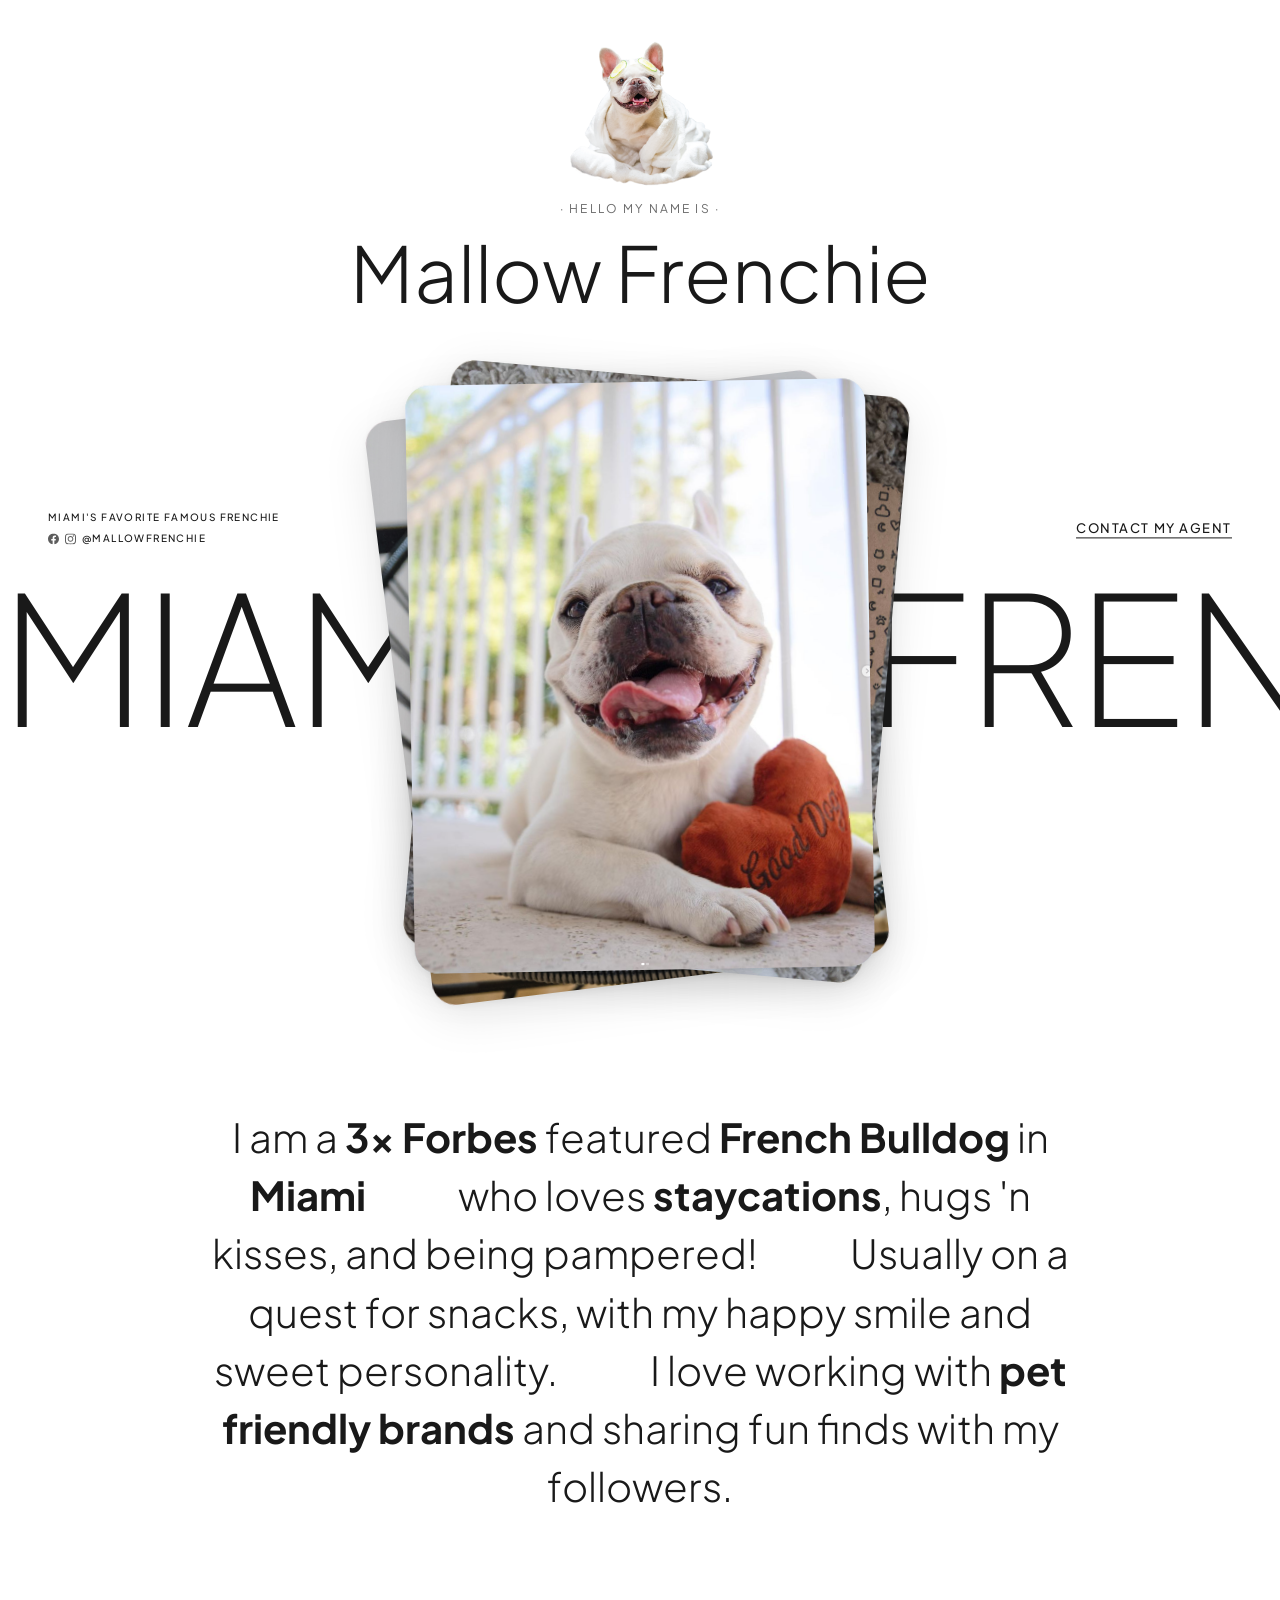
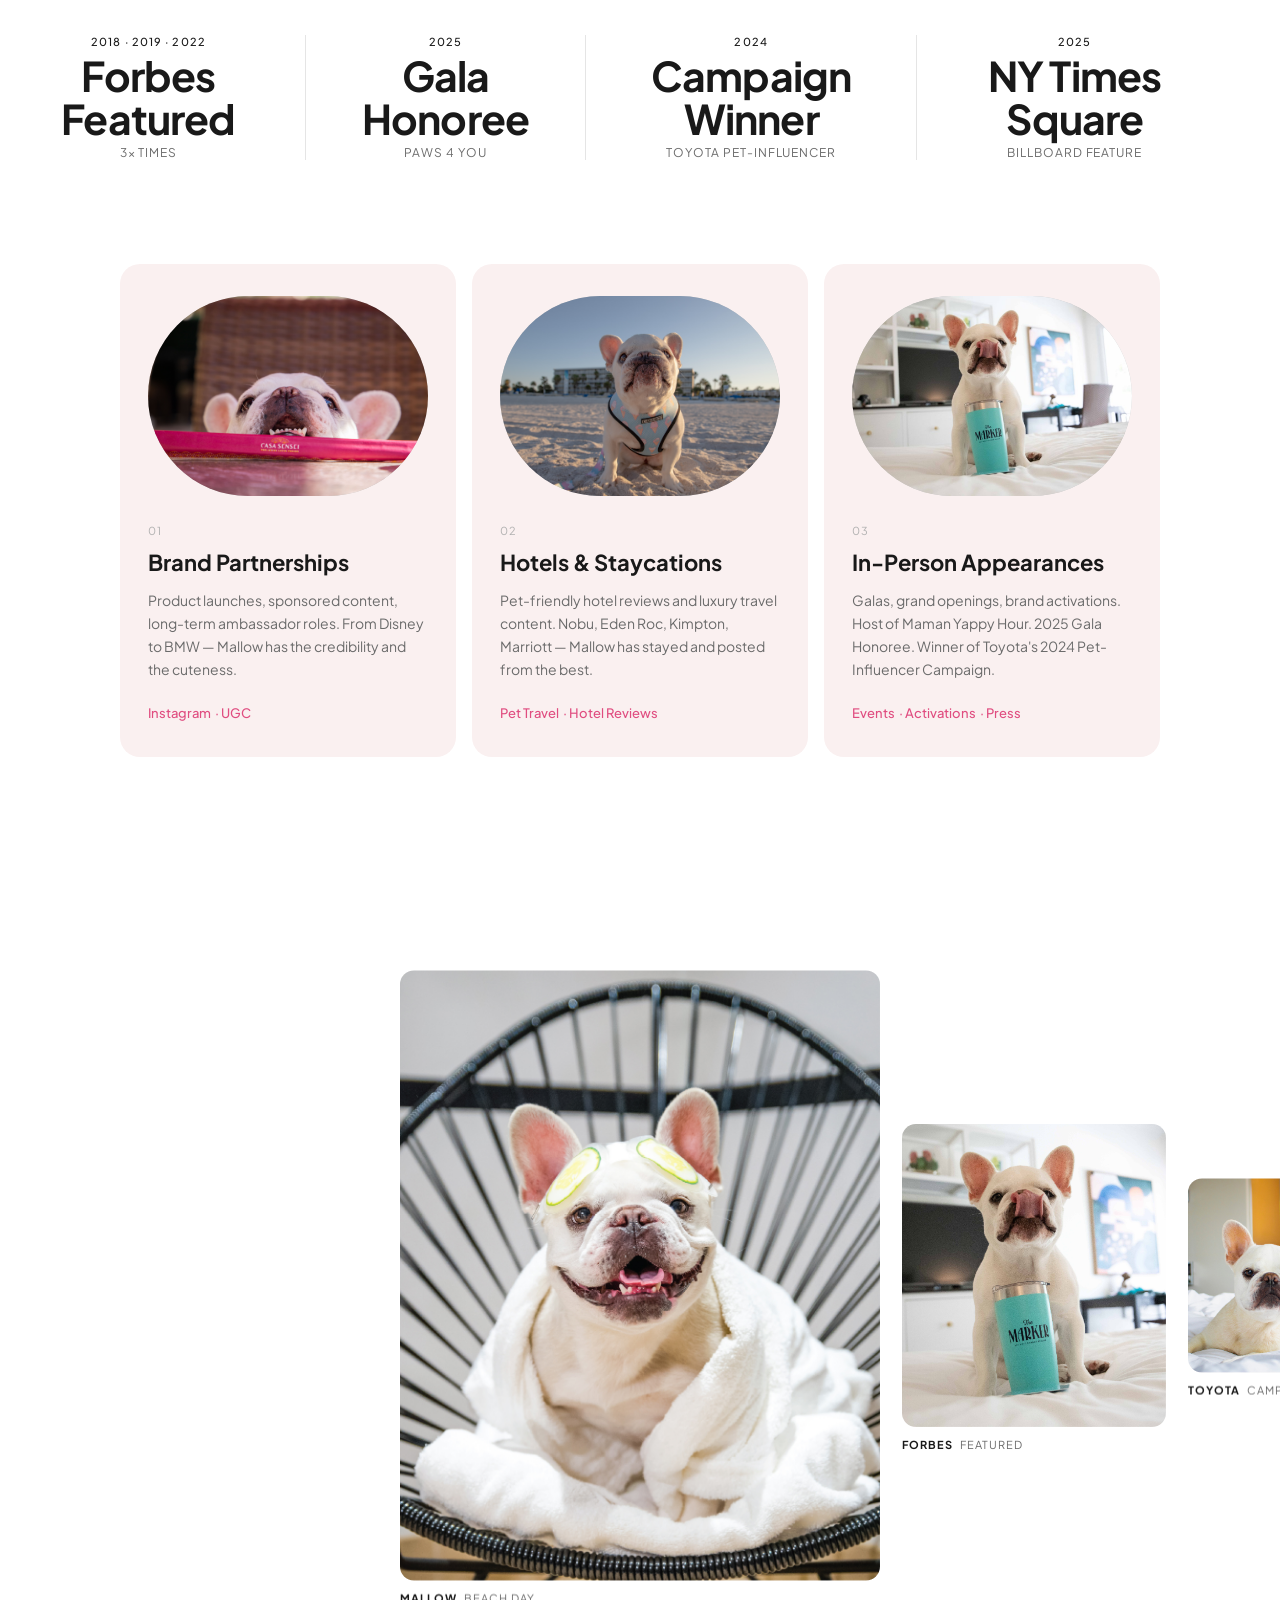
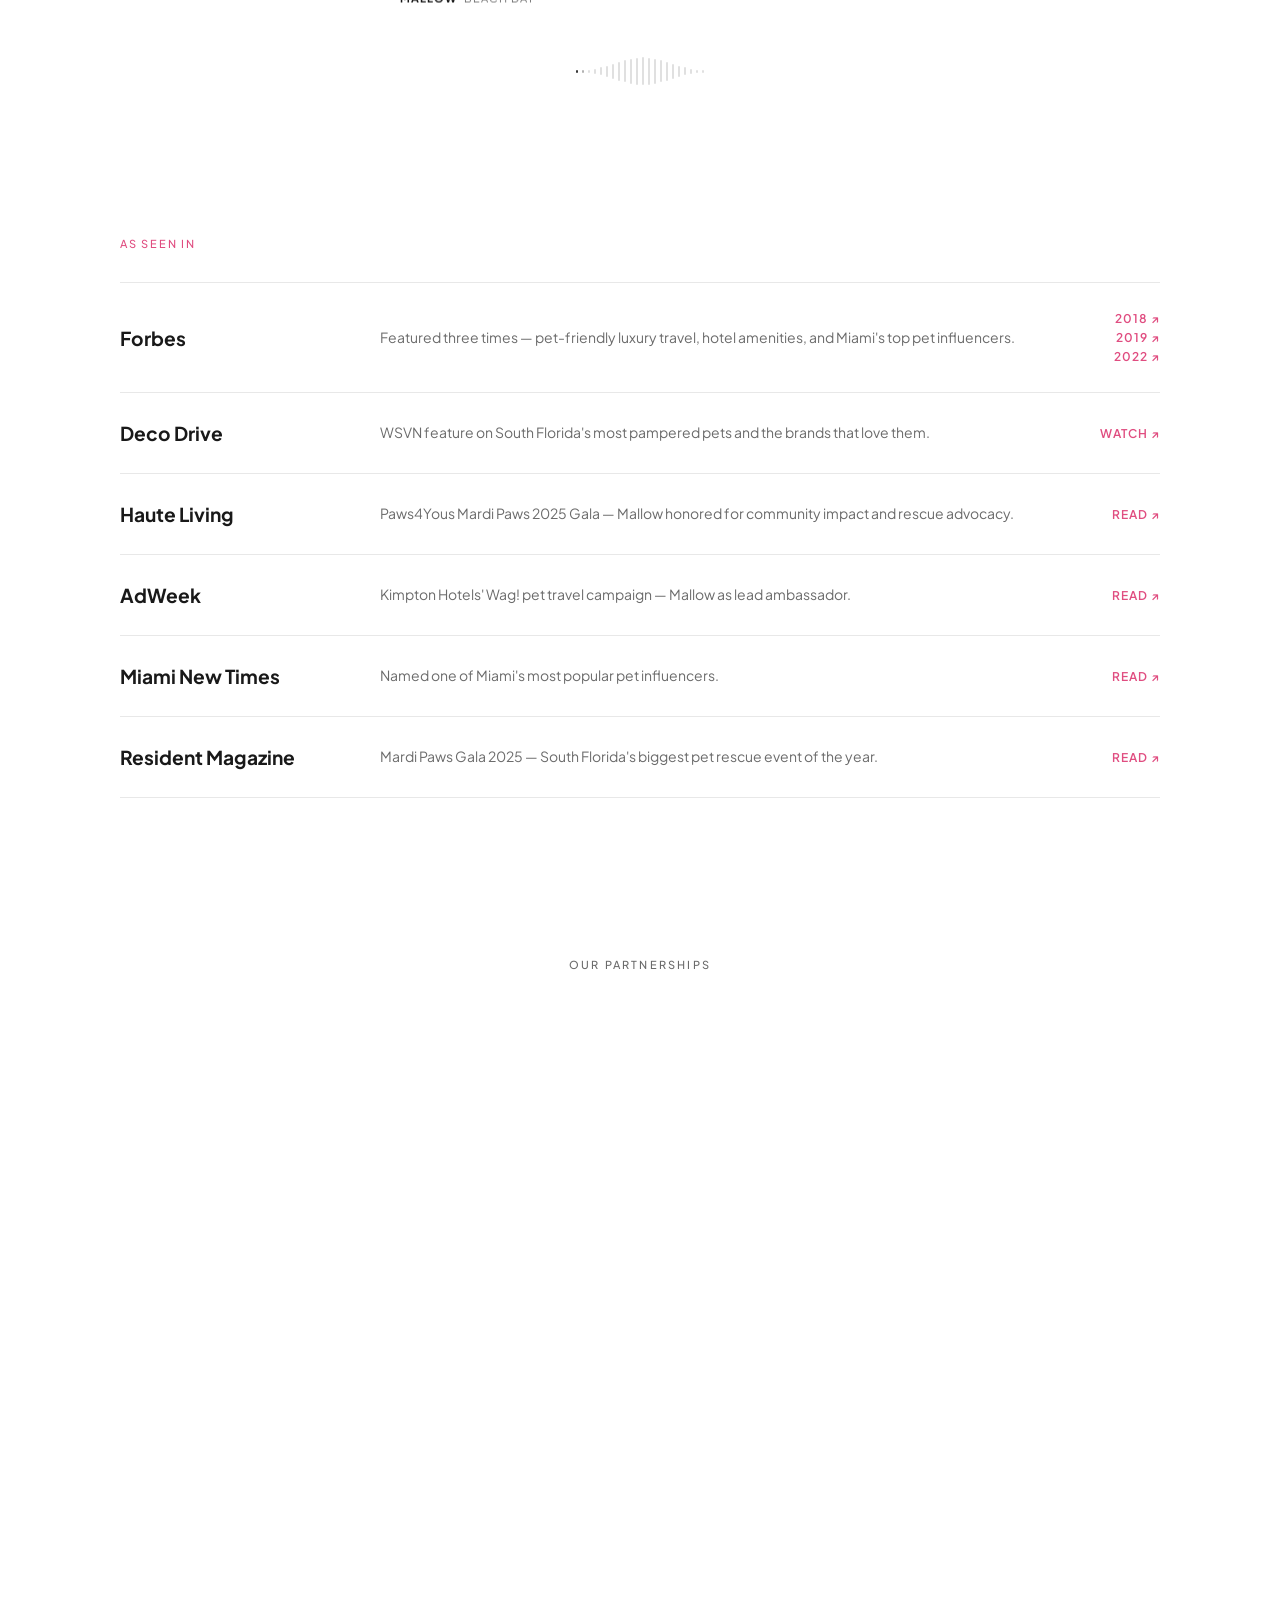
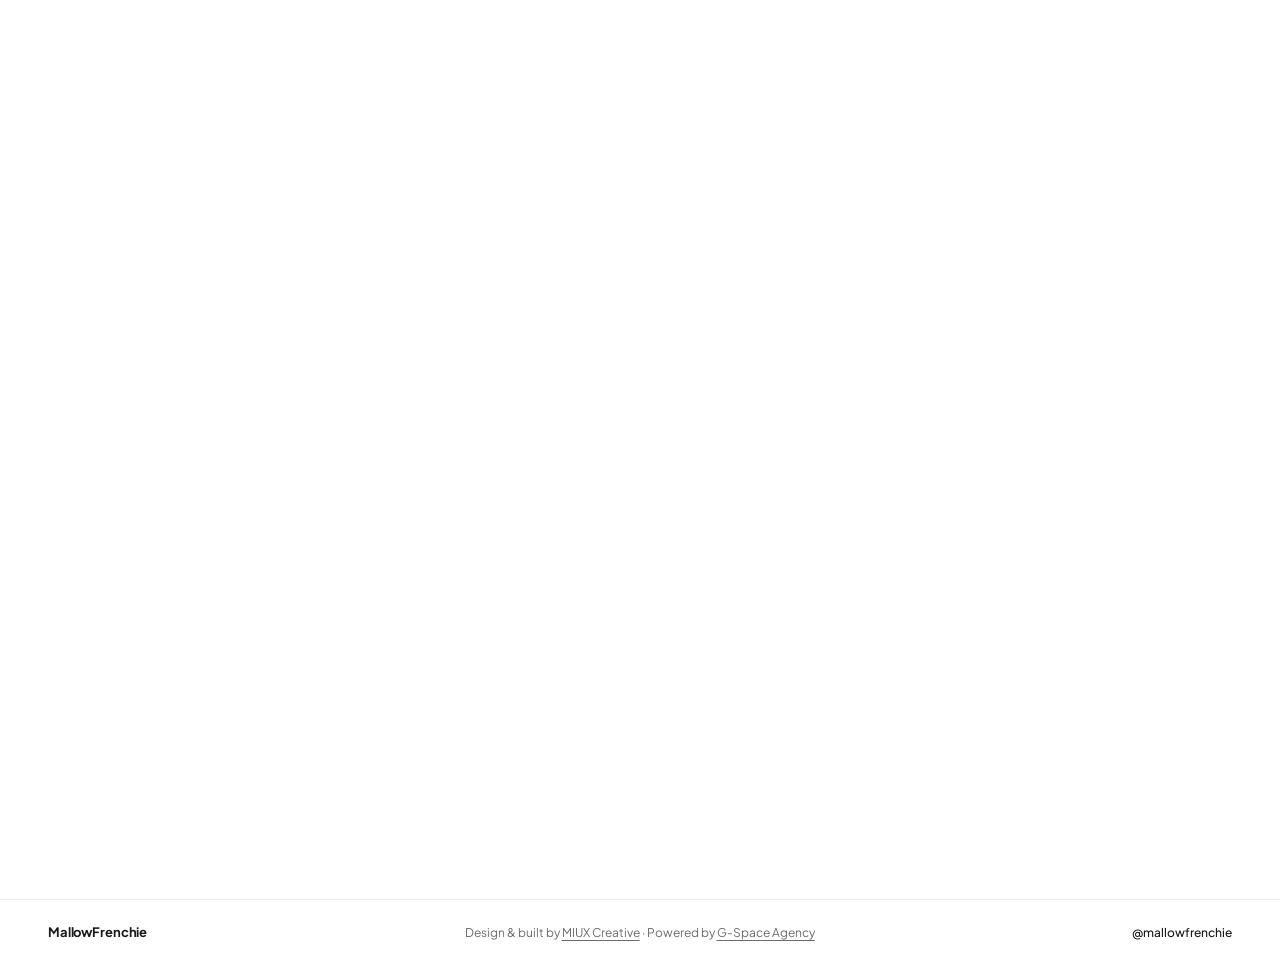
==== index.html @ b1678e01 "fix: use favicon.png instead of jpg Co-Authored-By: Claude Sonnet 4.6 <noreply@anthropic.com>" ====
<!DOCTYPE html>
<html lang="en">
<head>
<meta charset="UTF-8">
<meta name="viewport" content="width=device-width, initial-scale=1.0">
<title>Mallow Frenchie – Miami's favorite famous frenchie</title>
<link rel="icon" type="image/png" href="images/favicon.png">
<link rel="apple-touch-icon" href="images/favicon.png">
<link rel="preconnect" href="https://fonts.googleapis.com">
<link rel="preconnect" href="https://fonts.gstatic.com" crossorigin>
<link href="https://fonts.googleapis.com/css2?family=Plus+Jakarta+Sans:wght@200;300;400;500;600;700;800&display=swap" rel="stylesheet">
<script src="https://cdnjs.cloudflare.com/ajax/libs/gsap/3.12.5/gsap.min.js"></script>
<script src="https://cdnjs.cloudflare.com/ajax/libs/gsap/3.12.5/ScrollTrigger.min.js"></script>
<style>
  *, *::before, *::after { box-sizing: border-box; margin: 0; padding: 0; }

  :root {
    --ink:       #191919;
    --ink-mid:   #6b6b6b;
    --ink-light: #b0b0b0;
    --white:     #ffffff;
    --blush:     #faf0f0;
    --blush-dark:#f5e5e5;
    --pink-dot:  #e04d80;
    --placeholder: #e2e2e2;
    --placeholder-dark: #c8c8c8;
  }

  html { scroll-behavior: smooth; }

  body {
    font-family: 'Plus Jakarta Sans', sans-serif;
    background: var(--white);
    color: var(--ink);
    overflow-x: hidden;
  }

  /* ── HERO ─────────────────────────────────────── */
  .hero {
    position: relative;
    height: 112vh;
    min-height: 760px;
    background: var(--white);
    display: flex;
    flex-direction: column;
    overflow: visible;
  }

  .hero-nav {
    position: absolute;
    top: 0; left: 0; right: 0;
    display: flex;
    justify-content: space-between;
    align-items: center;
    padding: 28px 48px;
    z-index: 10;
  }

  .hero-logo {
    font-size: 13px;
    font-weight: 600;
    letter-spacing: 0.04em;
    color: var(--ink);
    text-decoration: none;
  }

  .hero-cta {
    font-size: 11px;
    font-weight: 500;
    letter-spacing: 0.1em;
    text-transform: uppercase;
    color: var(--ink);
    text-decoration: underline;
    text-underline-offset: 4px;
  }

  .hero-center {
    flex: 1;
    display: flex;
    flex-direction: column;
    align-items: center;
    justify-content: center;
    padding: 30px 48px 0;
    gap: 0;
    position: relative;
    z-index: 1;
  }

  .hero-eyebrow {
    font-size: 12px;
    font-weight: 400;
    letter-spacing: 0.18em;
    color: var(--ink-mid);
    text-transform: uppercase;
    margin-bottom: 16px;
  }

  .hero-name {
    font-size: clamp(52px, 6vw, 80px);
    font-weight: 300;
    color: var(--ink);
    text-align: center;
    line-height: 1.05;
    margin-bottom: 40px;
  }

  /* ── FAN CARDS ──────────────────────────────────── */
  .hero-cards {
    position: relative;
    width: min(520px, 50vw);
    height: min(72vh, 660px);
    flex-shrink: 0;
    cursor: pointer;
    z-index: 5;
    overflow: visible;
  }

  .card {
    position: absolute;
    width: calc(min(520px, 50vw) - 60px);
    height: calc(min(72vh, 660px) - 60px);
    border-radius: 24px;
    top: 30px;
    left: 30px;
    box-shadow: 0 10px 48px rgba(0,0,0,0.10), 0 2px 8px rgba(0,0,0,0.06);
    transition: transform 0.55s cubic-bezier(0.34, 1.3, 0.64, 1),
                box-shadow 0.55s ease;
    overflow: hidden;
  }
  .card img {
    width: 100%; height: 100%;
    object-fit: cover;
    display: block;
    pointer-events: none;
  }

  /* Resting: stacked deck */
  .card-1 {
    background: #f2d0dc;
    z-index: 1;
    transform: rotate(-7deg) translate(-14px, 10px);
    animation: flyIn1 1.1s cubic-bezier(0.34, 1.5, 0.64, 1) 0.1s both;
  }
  .card-2 {
    background: #e6d5b8;
    z-index: 2;
    transform: rotate(5deg) translate(16px, -6px);
    animation: flyIn2 1.1s cubic-bezier(0.34, 1.5, 0.64, 1) 0.35s both;
  }
  .card-3 {
    background: #c4dde8;
    z-index: 3;
    transform: rotate(-1deg);
    animation: flyIn3 1.1s cubic-bezier(0.34, 1.5, 0.64, 1) 0.55s both;
  }

  /* Fly-in animations — each ends at its resting transform */
  @keyframes flyIn1 {
    from { opacity: 0; transform: rotate(-7deg) translate(-14px, 10px) translateY(140px) scale(0.82); }
    to   { opacity: 1; transform: rotate(-7deg) translate(-14px, 10px); }
  }
  @keyframes flyIn2 {
    from { opacity: 0; transform: rotate(5deg) translate(16px, -6px) translateY(140px) scale(0.82); }
    to   { opacity: 1; transform: rotate(5deg) translate(16px, -6px); }
  }
  @keyframes flyIn3 {
    from { opacity: 0; transform: rotate(-1deg) translateY(140px) scale(0.82); }
    to   { opacity: 1; transform: rotate(-1deg); }
  }

  /* Fan + tilt handled by JS */
  .card { will-change: transform; }

  .hero-bottom {
    position: absolute;
    top: 65%;
    transform: translateY(-50%);
    left: 0;
    right: 0;
  }

  .hero-corner-left {
    position: absolute;
    top: -56px;
    left: 48px;
    right: 48px;
    z-index: 20;
    display: flex;
    flex-direction: row;
    justify-content: space-between;
    align-items: center;
  }
  .hero-corner-left-inner {
    display: flex;
    flex-direction: column;
    align-items: flex-start;
    gap: 4px;
  }

  .hero-corner-left p {
    font-size: 10px;
    font-weight: 500;
    letter-spacing: 0.14em;
    text-transform: uppercase;
    color: var(--ink);
    line-height: 1.7;
  }

  .hero-social {
    display: flex;
    align-items: center;
    gap: 6px;
  }

  .hero-social svg {
    width: 11px;
    height: 11px;
    flex-shrink: 0;
    opacity: 0.7;
  }

  /* Marquee strip */
  .marquee-wrap {
    width: 100%;
    overflow: hidden;
    line-height: 1;
    user-select: none;
    position: relative;
    z-index: 1;
  }

  .marquee-track {
    display: flex;
    white-space: nowrap;
    animation: marquee 18s linear infinite;
  }

  .marquee-item {
    display: flex;
    align-items: center;
    flex-shrink: 0;
    padding-right: 24px;
  }

  .marquee-word {
    font-size: clamp(120px, 14vw, 190px);
    font-weight: 200;
    color: var(--ink);
    letter-spacing: -0.02em;
    line-height: 1;
  }

  .marquee-dot {
    font-size: 48px;
    font-weight: 200;
    color: var(--pink-dot);
    margin: 0 20px;
    align-self: center;
  }

  @keyframes marquee {
    from { transform: translateX(0); }
    to   { transform: translateX(-50%); }
  }

  /* ── ABOUT ────────────────────────────────────── */
  .about {
    background: var(--white);
    padding: 100px 48px 80px;
    display: flex;
    flex-direction: column;
    align-items: center;
  }

  .about-para {
    max-width: 860px;
    font-size: clamp(26px, 3.2vw, 40px);
    font-weight: 300;
    line-height: 1.45;
    text-align: center;
    color: var(--ink);
  }

  .about-para strong {
    font-weight: 700;
  }

  /* Inline image pills */
  .inline-pill {
    display: inline-block;
    width: 80px;
    height: 52px;
    border-radius: 999px;
    vertical-align: middle;
    margin: 0 6px -4px;
    transform: scale(0);
    flex-shrink: 0;
    overflow: hidden;
    position: relative;
  }
  .inline-pill img {
    position: absolute;
    inset: 0;
    width: 100%;
    height: 100%;
    object-fit: cover;
  }

  /* Word-split spans for GSAP stagger */
  .word {
    display: inline-block;
    overflow: hidden;
    vertical-align: bottom;
  }
  .word-inner {
    display: inline-block;
  }

  .about-stats {
    display: flex;
    gap: 0;
    margin-top: 120px;
    justify-content: center;
    align-items: flex-start;
  }

  .stat {
    display: flex;
    flex-direction: column;
    align-items: center;
    text-align: center;
    padding: 0 56px;
    border-right: 1px solid rgba(0,0,0,0.10);
  }
  .stat:first-child { padding-left: 0; }
  .stat:last-child  { border-right: none; }

  .stat-year {
    font-size: 11px;
    font-weight: 500;
    letter-spacing: 0.1em;
    text-transform: uppercase;
    color: var(--pink);
    margin-bottom: 6px;
  }

  .stat-num {
    font-size: clamp(28px, 3.2vw, 44px);
    font-weight: 700;
    line-height: 1.05;
    color: var(--ink);
    letter-spacing: -0.02em;
  }

  .stat-label {
    font-size: clamp(11px, 1vw, 12px);
    font-weight: 400;
    letter-spacing: 0.08em;
    text-transform: uppercase;
    color: var(--ink-mid);
    margin-top: 5px;
  }

  .stat-sub {
    display: none;
  }

  /* ── PHOTO CAROUSEL ──────────────────────────── */
  .photo-carousel { background: var(--white); }

  .carousel-pin-wrap {
    position: relative;
    height: 100vh;
    overflow: hidden;
    background: var(--white);
    user-select: none;
  }

  /* Stage fills the pin — cards absolutely positioned inside */
  .carousel-stage {
    position: absolute;
    inset: 0;
  }

  .c-wrap {
    position: absolute;
    top: 50%;
    /* transform set by JS: translate(x, -50%) */
    display: flex;
    flex-direction: column;
    align-items: flex-start;
    will-change: transform, width;
  }

  .c-card {
    border-radius: 14px;
    /* width + height set by JS */
    flex-shrink: 0;
    overflow: hidden;
    position: relative;
  }
  .c-card img {
    position: absolute;
    inset: 0;
    width: 100%;
    height: 100%;
    object-fit: cover;
    display: block;
    pointer-events: none;
    will-change: transform;
  }

  .c-label {
    margin-top: 12px;
    white-space: nowrap;
    font-size: 11px;
    letter-spacing: 0.09em;
    text-transform: uppercase;
    line-height: 1;
    overflow: hidden;
  }
  .c-label-name { font-weight: 700; color: var(--ink); margin-right: 7px; }
  .c-label-desc { font-weight: 400; color: var(--ink-mid); }

  /* waveform indicator */
  .carousel-waveform {
    position: absolute;
    bottom: 48px;
    left: 50%;
    transform: translateX(-50%);
    display: flex;
    align-items: center;
    gap: 4px;
    height: 36px;
    z-index: 2;
  }
  .wv-bar {
    width: 2px;
    border-radius: 999px;
    background: rgba(0,0,0,0.12);
    flex-shrink: 0;
    transition: background 0.15s ease;
  }
  .wv-bar.wv-active     { background: rgba(0,0,0,0.78); }
  .wv-bar.wv-active-adj { background: rgba(0,0,0,0.30); }

  /* ── SERVICES ─────────────────────────────────── */
  .services {
    background: var(--white);
    padding: 24px 120px 80px;
  }

  .services-grid {
    display: grid;
    grid-template-columns: repeat(3, 1fr);
    gap: 16px;
  }

  .svc-card {
    background: var(--blush);
    border-radius: 20px;
    display: flex;
    flex-direction: column;
    align-items: flex-start;
    padding: 32px 28px 36px;
    gap: 0;
  }

  .svc-pill-img {
    width: 100%;
    height: 200px;
    border-radius: 999px;
    background: var(--placeholder-dark, #d8d8d8);
    margin-bottom: 28px;
    flex-shrink: 0;
    display: flex;
    align-items: center;
    justify-content: center;
    font-size: 10px;
    letter-spacing: 0.08em;
    overflow: hidden;
    position: relative;
    text-transform: uppercase;
    color: rgba(0,0,0,0.2);
  }

  .svc-num {
    font-size: 11px;
    font-weight: 400;
    color: var(--ink-light);
    letter-spacing: 0.08em;
    margin-bottom: 12px;
  }

  .svc-title {
    font-size: clamp(18px, 1.8vw, 22px);
    font-weight: 700;
    color: var(--ink);
    line-height: 1.25;
    margin-bottom: 12px;
  }

  .svc-desc {
    font-size: 14px;
    font-weight: 400;
    color: var(--ink-mid);
    line-height: 1.65;
    flex: 1;
  }

  .svc-tags {
    margin-top: 24px;
    display: flex;
    flex-wrap: wrap;
    gap: 4px;
    align-items: center;
  }

  .svc-tag {
    font-size: 13px;
    font-weight: 500;
    color: var(--pink-dot);
  }

  .svc-tag + .svc-tag::before {
    content: ' · ';
    color: var(--pink-dot);
  }

  /* ── PHOTO GRID ───────────────────────────────── */
  .photo-grid {
    display: grid;
    grid-template-columns: repeat(3, 1fr);
    grid-template-rows: 360px 480px;
    gap: 2px;
    background: #ddd;
  }

  .photo-cell {
    background: var(--placeholder);
    display: flex;
    align-items: center;
    justify-content: center;
    color: var(--ink-light);
    font-size: 11px;
    font-weight: 500;
    letter-spacing: 0.08em;
    text-transform: uppercase;
  }

  .photo-cell:nth-child(1) { background: #d8d0cc; }
  .photo-cell:nth-child(2) { background: #cad0d4; }
  .photo-cell:nth-child(3) { background: #d0ccd8; }
  .photo-cell:nth-child(4) { background: #c8c4cc; }
  .photo-cell:nth-child(5) { background: #c4ccd0; }
  .photo-cell:nth-child(6) { background: #ccc8d0; }

  /* ── PRESS ────────────────────────────────────── */
  .press {
    background: var(--white);
    padding: 100px 120px 80px;
  }

  .press-eyebrow {
    font-size: 11px;
    font-weight: 500;
    letter-spacing: 0.16em;
    text-transform: uppercase;
    color: var(--pink-dot);
    margin-bottom: 32px;
    display: block;
  }

  .press-list {
    list-style: none;
  }

  .press-row {
    display: grid;
    grid-template-columns: 220px 1fr auto;
    align-items: center;
    gap: 40px;
    padding: 28px 0;
    border-bottom: 1px solid #e8e8e8;
    transition: opacity 0.2s;
  }

  .press-row:first-child { border-top: 1px solid #e8e8e8; }

  .press-row[data-preview]:not([data-preview=""]) { cursor: none; }
  .press-row .press-link { cursor: pointer; }

  .press-pub {
    font-size: clamp(16px, 1.5vw, 20px);
    font-weight: 700;
    color: var(--ink);
  }

  .press-detail {
    font-size: 14px;
    font-weight: 400;
    color: var(--ink-mid);
    line-height: 1.55;
  }

  .press-links {
    display: flex;
    flex-direction: column;
    align-items: flex-end;
    gap: 4px;
    flex-shrink: 0;
  }

  .press-link {
    font-size: 12px;
    font-weight: 600;
    letter-spacing: 0.08em;
    text-transform: uppercase;
    color: var(--pink-dot);
    text-decoration: none;
    white-space: nowrap;
    transition: opacity 0.15s;
  }

  .press-link:hover { opacity: 0.6; }

  /* Cursor-following preview */
  #press-preview {
    position: fixed;
    width: 360px;
    height: 180px; /* 16:8 = 2:1 */
    border-radius: 10px;
    overflow: hidden;
    box-shadow: 0 16px 48px rgba(0,0,0,0.2);
    pointer-events: none;
    z-index: 9999;
    opacity: 0;
    transform: scale(0.9) translateY(8px);
    transition: opacity 0.15s ease, transform 0.15s ease;
    top: 0; left: 0;
    will-change: transform;
  }

  #press-preview.visible {
    opacity: 1;
    transform: scale(1) translateY(0);
  }

  .preview-inner {
    width: 100%; height: 100%;
    display: flex;
    align-items: center;
    justify-content: center;
    font-size: 13px;
    font-weight: 600;
    letter-spacing: 0.06em;
    color: rgba(255,255,255,0.7);
    background: #111;
  }

  /* ── PARTNERSHIPS ─────────────────────────────── */
  .partnerships {
    background: var(--white);
    padding: 80px 120px 100px;
    display: flex;
    flex-direction: column;
    align-items: center;
  }

  .partnerships-label {
    font-size: 11px;
    font-weight: 500;
    letter-spacing: 0.2em;
    text-transform: uppercase;
    color: var(--ink-mid);
    margin-bottom: 48px;
  }

  .logo-grid {
    display: flex;
    flex-wrap: wrap;
    gap: 0;
    justify-content: center;
    align-items: center;
  }

  .logo-cell {
    width: 160px;
    height: 80px;
    display: flex;
    align-items: center;
    justify-content: center;
    padding: 16px 20px;
    opacity: 0;
    transform: translateY(12px);
  }

  .logo-cell img {
    max-width: 100%;
    max-height: 44px;
    width: auto;
    height: auto;
    object-fit: contain;
    filter: grayscale(1) opacity(0.5);
    transition: filter 0.2s ease;
  }
  .logo-cell img:hover {
    filter: grayscale(0) opacity(1);
  }

  /* ── STICKER FOOTER ──────────────────────────── */
  .sticker-footer {
    position: relative;
    width: 100%;
    height: 100vh;
    overflow: hidden;
    background: var(--white);
  }

  .sticker {
    position: absolute;
    transform: translate(-50%, -50%) rotate(var(--r)) scale(0);
    opacity: 0;
    will-change: transform, opacity;
    object-fit: contain;
    pointer-events: none;
    animation-fill-mode: both;
    animation-timing-function: cubic-bezier(0.34, 1.5, 0.64, 1);
  }
  .sticker.popped {
    animation-name: stickerPop;
  }
  @keyframes stickerPop {
    0%   { transform: translate(-50%,-50%) rotate(var(--r)) scale(0);    opacity: 0; }
    60%  { transform: translate(-50%,-50%) rotate(var(--r)) scale(1.12); opacity: 1; }
    80%  { transform: translate(-50%,-50%) rotate(var(--r)) scale(0.96); }
    100% { transform: translate(-50%,-50%) rotate(var(--r)) scale(1);    opacity: 1; }
  }

  /* ── CTA CARD ─────────────────────────────────── */
  .cta-card {
    position: absolute;
    top: 50%;
    left: 50%;
    transform: translate(-50%, -50%);
    opacity: 0;
    background: var(--white);
    border-radius: 28px;
    padding: 52px 72px;
    text-align: center;
    box-shadow: 0 32px 100px rgba(0,0,0,0.18);
    width: min(520px, 90vw);
    z-index: 100;
    will-change: transform, opacity;
  }

  .cta-card-eyebrow {
    font-size: 11px;
    font-weight: 500;
    letter-spacing: 0.12em;
    text-transform: uppercase;
    color: var(--pink);
    margin-bottom: 14px;
  }

  .cta-card h2 {
    font-size: clamp(28px, 4vw, 42px);
    font-weight: 700;
    color: var(--ink);
    line-height: 1.1;
    margin-bottom: 32px;
    letter-spacing: -0.02em;
  }

  .cta-buttons {
    display: flex;
    gap: 12px;
    justify-content: center;
  }

  .cta-btn-primary {
    background: #f2d0dc;
    color: var(--ink);
    padding: 16px 48px;
    border-radius: 999px;
    font-size: 14px;
    font-weight: 600;
    letter-spacing: 0.1em;
    text-transform: uppercase;
    text-decoration: none;
    transition: background 0.2s, transform 0.2s;
    display: inline-block;
  }
  .cta-btn-primary:hover { background: #eabfce; transform: translateY(-2px); }

  .cta-btn-secondary {
    background: transparent;
    color: var(--ink);
    padding: 14px 36px;
    border-radius: 999px;
    font-size: 14px;
    font-weight: 500;
    letter-spacing: 0.1em;
    text-transform: uppercase;
    text-decoration: none;
    border: 1.5px solid rgba(0,0,0,0.14);
    transition: border-color 0.2s;
  }
  .cta-btn-secondary:hover { border-color: var(--pink); color: var(--pink); }

  /* ── FOOTER STRIP ─────────────────────────────── */
  footer {
    background: var(--white);
    border-top: 1px solid rgba(0,0,0,0.08);
    padding: 24px 48px;
    display: flex;
    justify-content: space-between;
    align-items: center;
  }

  .footer-logo {
    font-size: 13px;
    font-weight: 700;
    color: var(--ink);
    letter-spacing: -0.01em;
  }

  .footer-credits {
    font-size: 12px;
    font-weight: 400;
    color: var(--ink-mid);
  }

  .footer-credits a { color: inherit; text-decoration: underline; text-underline-offset: 3px; }

  .footer-handle {
    font-size: 12px;
    font-weight: 500;
    color: var(--ink);
  }

  /* ── MOBILE: step 6 — logo grid ─────────────────── */
  .logo-view-more { display: none; }

  @media (max-width: 768px) {
    .logo-more { display: none; }
    .logo-cell { width: 100px; height: 64px; padding: 10px 12px; }
    .logo-view-more {
      display: block;
      margin-top: 28px;
      font-size: 12px;
      font-weight: 500;
      letter-spacing: 0.12em;
      text-transform: uppercase;
      color: var(--ink);
      background: none;
      border: none;
      cursor: pointer;
      text-decoration: underline;
      text-underline-offset: 4px;
      padding: 0;
    }
  }

  /* ── MOBILE: step 5 — stats ──────────────────────── */
  @media (max-width: 768px) {
    .about-stats {
      display: grid;
      grid-template-columns: 1fr 1fr;
      gap: 32px 0;
      margin-top: 64px;
      justify-items: flex-start;
    }
    .stat {
      padding: 0 24px 0 0;
      border-right: none;
      border-bottom: none;
    }
    .stat:nth-child(odd)  { border-right: 1px solid rgba(0,0,0,0.10); }
    .stat:nth-child(even) { border-right: none; }
  }

  /* ── MOBILE: step 4 — services + press ──────────── */
  @media (max-width: 768px) {
    .services-grid { grid-template-columns: 1fr; }

    .press-row {
      grid-template-columns: 1fr;
      gap: 8px;
      padding: 20px 0;
    }
    .press-links { align-items: flex-start; }
    #press-preview { display: none; }
  }

  /* ── MOBILE: step 3 — marquee ────────────────────── */
  @media (max-width: 768px) {
    .marquee-word { font-size: 70px; }
    .marquee-dot  { font-size: 28px; margin: 0 12px; }
  }

  /* ── MOBILE: hero info block ─────────────────────── */
  .hero-mobile-info { display: none; }

  @media (max-width: 768px) {
    .hero-mobile-info {
      display: flex;
      flex-direction: column;
      align-items: center;
      gap: 10px;
      margin-bottom: 24px;
    }
    .hero-mobile-tagline {
      font-size: 11px;
      font-weight: 500;
      letter-spacing: 0.14em;
      text-transform: uppercase;
      color: var(--ink);
    }
    .hero-mobile-handle {
      display: flex;
      align-items: center;
      gap: 6px;
      font-size: 11px;
      font-weight: 500;
      letter-spacing: 0.1em;
      text-transform: uppercase;
      color: var(--ink);
      text-decoration: none;
      opacity: 0.7;
    }
    .hero-mobile-cta {
      font-size: 12px;
      font-weight: 500;
      letter-spacing: 0.12em;
      text-transform: uppercase;
      color: var(--ink);
      text-decoration: underline;
      text-underline-offset: 4px;
    }
  }

  /* ── MOBILE: step 2 — hero ───────────────────────── */
  @media (max-width: 768px) {
    .hero          { height: auto; min-height: 100svh; }
    .hero-cards    { width: min(320px, 82vw); height: min(60vh, 480px); }
    .card          { width: calc(min(320px, 82vw) - 40px); height: calc(min(60vh, 480px) - 40px); top: 20px; left: 20px; }
    .hero-corner-left { top: -44px; }
  }

  /* ── MOBILE: step 1 — global padding ─────────────── */
  @media (max-width: 768px) {
    .hero-nav        { padding: 20px 24px; }
    .hero-center     { padding: 24px 24px 0; }
    .hero-corner-left{ left: 24px; right: 24px; }
    .about           { padding: 120px 24px 60px; }
    .services        { padding: 24px 24px 60px; }
    .press           { padding: 64px 24px 60px; }
    .partnerships    { padding: 60px 24px 80px; }
    footer           { padding: 20px 24px; }
  }
</style>
</head>
<body>

<!-- ── HERO ──────────────────────────────────────────── -->
<section class="hero">
  <nav class="hero-nav"></nav>

  <div class="hero-center">
    <img src="images/MallowFrenchieLogoImage.png" alt="Mallow" style="width:150px;height:auto;display:block;margin:0 auto 12px;">
    <p class="hero-eyebrow">· Hello My Name Is ·</p>
    <h1 class="hero-name">Mallow Frenchie</h1>

    <div class="hero-mobile-info">
      <p class="hero-mobile-tagline">Miami's Favorite Famous Frenchie</p>
      <a href="https://www.instagram.com/mallowfrenchie" target="_blank" rel="noopener" class="hero-mobile-handle">
        <svg width="13" height="13" viewBox="0 0 24 24" fill="currentColor"><path d="M12 2.163c3.204 0 3.584.012 4.85.07 3.252.148 4.771 1.691 4.919 4.919.058 1.265.069 1.645.069 4.849 0 3.205-.012 3.584-.069 4.849-.149 3.225-1.664 4.771-4.919 4.919-1.266.058-1.644.07-4.85.07-3.204 0-3.584-.012-4.849-.07-3.26-.149-4.771-1.699-4.919-4.92-.058-1.265-.07-1.644-.07-4.849 0-3.204.013-3.583.07-4.849.149-3.227 1.664-4.771 4.919-4.919 1.266-.057 1.645-.069 4.849-.069zm0-2.163c-3.259 0-3.667.014-4.947.072-4.358.2-6.78 2.618-6.98 6.98-.059 1.281-.073 1.689-.073 4.948 0 3.259.014 3.668.072 4.948.2 4.358 2.618 6.78 6.98 6.98 1.281.058 1.689.072 4.948.072 3.259 0 3.668-.014 4.948-.072 4.354-.2 6.782-2.618 6.979-6.98.059-1.28.073-1.689.073-4.948 0-3.259-.014-3.667-.072-4.947-.196-4.354-2.617-6.78-6.979-6.98-1.281-.059-1.69-.073-4.949-.073zm0 5.838c-3.403 0-6.162 2.759-6.162 6.162s2.759 6.163 6.162 6.163 6.162-2.759 6.162-6.163c0-3.403-2.759-6.162-6.162-6.162zm0 10.162c-2.209 0-4-1.79-4-4 0-2.209 1.791-4 4-4s4 1.791 4 4c0 2.21-1.791 4-4 4zm6.406-11.845c-.796 0-1.441.645-1.441 1.44s.645 1.44 1.441 1.44c.795 0 1.439-.645 1.439-1.44s-.644-1.44-1.439-1.44z"/></svg>
        @MallowFrenchie
      </a>
      <a href="mailto:mallowfrenchie@gmail.com" class="hero-mobile-cta">Contact My Agent</a>
    </div>

    <div class="hero-cards">
      <div class="card card-1"><img src="images/MallowTheFrenchie_Slide002-copy-1.jpg" alt="Mallow"></div>
      <div class="card card-2"><img src="images/cruella-and-pf001-copy-5.jpg" alt="Mallow"></div>
      <div class="card card-3"><img src="images/Mallow-Frenchie-on-the-Balcony.png" alt="Mallow"></div>
    </div>
  </div>

  <div class="hero-bottom">
    <div class="hero-corner-left">
      <div class="hero-corner-left-inner">
      <p>Miami's Favorite Famous Frenchie</p>
      <p class="hero-social">
        <svg viewBox="0 0 24 24" fill="currentColor" xmlns="http://www.w3.org/2000/svg">
          <path d="M24 12.073c0-6.627-5.373-12-12-12s-12 5.373-12 12c0 5.99 4.388 10.954 10.125 11.854v-8.385H7.078v-3.47h3.047V9.43c0-3.007 1.792-4.669 4.533-4.669 1.312 0 2.686.235 2.686.235v2.953H15.83c-1.491 0-1.956.925-1.956 1.874v2.25h3.328l-.532 3.47h-2.796v8.385C19.612 23.027 24 18.062 24 12.073z"/>
        </svg>
        <svg viewBox="0 0 24 24" fill="currentColor" xmlns="http://www.w3.org/2000/svg">
          <path d="M12 2.163c3.204 0 3.584.012 4.85.07 3.252.148 4.771 1.691 4.919 4.919.058 1.265.069 1.645.069 4.849 0 3.205-.012 3.584-.069 4.849-.149 3.225-1.664 4.771-4.919 4.919-1.266.058-1.644.07-4.85.07-3.204 0-3.584-.012-4.849-.07-3.26-.149-4.771-1.699-4.919-4.92-.058-1.265-.07-1.644-.07-4.849 0-3.204.013-3.583.07-4.849.149-3.227 1.664-4.771 4.919-4.919 1.266-.057 1.645-.069 4.849-.069zm0-2.163c-3.259 0-3.667.014-4.947.072-4.358.2-6.78 2.618-6.98 6.98-.059 1.281-.073 1.689-.073 4.948 0 3.259.014 3.668.072 4.948.2 4.358 2.618 6.78 6.98 6.98 1.281.058 1.689.072 4.948.072 3.259 0 3.668-.014 4.948-.072 4.354-.2 6.782-2.618 6.979-6.98.059-1.28.073-1.689.073-4.948 0-3.259-.014-3.667-.072-4.947-.196-4.354-2.617-6.78-6.979-6.98-1.281-.059-1.69-.073-4.949-.073zm0 5.838c-3.403 0-6.162 2.759-6.162 6.162s2.759 6.163 6.162 6.163 6.162-2.759 6.162-6.163c0-3.403-2.759-6.162-6.162-6.162zm0 10.162c-2.209 0-4-1.79-4-4 0-2.209 1.791-4 4-4s4 1.791 4 4c0 2.21-1.791 4-4 4zm6.406-11.845c-.796 0-1.441.645-1.441 1.44s.645 1.44 1.441 1.44c.795 0 1.439-.645 1.439-1.44s-.644-1.44-1.439-1.44z"/>
        </svg>
        @MallowFrenchie
      </p>
      </div>
      <a href="mailto:mallowfrenchie@gmail.com" style="font-size:13px;font-weight:500;letter-spacing:0.12em;text-transform:uppercase;color:var(--ink);text-decoration:underline;text-underline-offset:4px;">Contact My Agent</a>
    </div>

    <div class="marquee-wrap">
      <div class="marquee-track">
        <!-- duplicated for seamless loop -->
        <div class="marquee-item">
          <span class="marquee-word">MIAMI'S #1 FRENCHIE</span>
          <span class="marquee-dot">·</span>
        </div>
        <div class="marquee-item">
          <span class="marquee-word">MIAMI'S #1 FRENCHIE</span>
          <span class="marquee-dot">·</span>
        </div>
      </div>
    </div>
  </div>
</section>

<!-- ── ABOUT ──────────────────────────────────────────── -->
<section class="about">
  <p class="about-para" id="about-para">
    I am a <strong>3x Forbes</strong> featured <strong>French Bulldog</strong> in
    <strong>Miami</strong><span class="inline-pill"><img src="images/Mallow-Frenchie-on-the-Balcony.png" alt=""></span>who loves <strong>staycations</strong>, hugs 'n kisses,
    and being pampered!<span class="inline-pill"><img src="images/MallowTheFrenchie_Slide002-copy-1.jpg" alt=""></span>Usually on a quest for snacks, with my happy smile and sweet
    personality.<span class="inline-pill"><img src="images/marker001_16-copy-4.jpg" alt=""></span>I love working with <strong>pet friendly brands</strong> and sharing
    fun finds with my followers.
  </p>
  <div class="about-stats">
    <div class="stat">
      <span class="stat-year">2018 · 2019 · 2022</span>
      <span class="stat-num">Forbes Featured</span>
      <span class="stat-label">3× Times</span>
    </div>
    <div class="stat">
      <span class="stat-year">2025</span>
      <span class="stat-num">Gala Honoree</span>
      <span class="stat-label">Paws 4 You</span>
    </div>
    <div class="stat">
      <span class="stat-year">2024</span>
      <span class="stat-num">Campaign Winner</span>
      <span class="stat-label">Toyota Pet-Influencer</span>
    </div>
    <div class="stat">
      <span class="stat-year">2025</span>
      <span class="stat-num">NY Times Square</span>
      <span class="stat-label">Billboard Feature</span>
    </div>
  </div>
</section>

<!-- ── SERVICES ───────────────────────────────────────── -->
<section class="services">
  <div class="services-grid">
    <div class="svc-card">
      <div class="svc-pill-img"><img src="images/IMG_5526casasensei-copy-7.jpg" alt="" style="position:absolute;inset:0;width:100%;height:100%;object-fit:cover;"></div>
      <span class="svc-num">01</span>
      <p class="svc-title">Brand Partnerships</p>
      <p class="svc-desc">Product launches, sponsored content, long-term ambassador roles. From Disney to BMW — Mallow has the credibility and the cuteness.</p>
      <div class="svc-tags">
        <span class="svc-tag">Instagram</span>
        <span class="svc-tag">UGC</span>
      </div>
    </div>
    <div class="svc-card">
      <div class="svc-pill-img"><img src="images/IMG_6132islandgrand-copy-12.jpg" alt="" style="position:absolute;inset:0;width:100%;height:100%;object-fit:cover;"></div>
      <span class="svc-num">02</span>
      <p class="svc-title">Hotels &amp; Staycations</p>
      <p class="svc-desc">Pet-friendly hotel reviews and luxury travel content. Nobu, Eden Roc, Kimpton, Marriott — Mallow has stayed and posted from the best.</p>
      <div class="svc-tags">
        <span class="svc-tag">Pet Travel</span>
        <span class="svc-tag">Hotel Reviews</span>
      </div>
    </div>
    <div class="svc-card">
      <div class="svc-pill-img"><img src="images/marker001_13-copy-3-p-1080.jpg" alt="" style="position:absolute;inset:0;width:100%;height:100%;object-fit:cover;"></div>
      <span class="svc-num">03</span>
      <p class="svc-title">In-Person Appearances</p>
      <p class="svc-desc">Galas, grand openings, brand activations. Host of Maman Yappy Hour. 2025 Gala Honoree. Winner of Toyota's 2024 Pet-Influencer Campaign.</p>
      <div class="svc-tags">
        <span class="svc-tag">Events</span>
        <span class="svc-tag">Activations</span>
        <span class="svc-tag">Press</span>
      </div>
    </div>
  </div>
</section>

<!-- ── PHOTO CAROUSEL ────────────────────────────────── -->
<section class="photo-carousel" id="photo-carousel">
  <div class="carousel-pin-wrap" id="carousel-pin">
    <div class="carousel-stage" id="carousel-stage">
      <div class="c-wrap">
        <div class="c-card" data-h="610"><img src="images/MallowTheFrenchie_Slide002-copy-1.jpg" alt="Mallow"></div>
        <div class="c-label"><span class="c-label-name">Mallow</span><span class="c-label-desc">Beach Day</span></div>
      </div>
      <div class="c-wrap">
        <div class="c-card" data-h="550"><img src="images/Mallow-Frenchie-At-the-Marker-Key-West.jpg" alt="Forbes"></div>
        <div class="c-label"><span class="c-label-name">Forbes</span><span class="c-label-desc">Featured</span></div>
      </div>
      <div class="c-wrap">
        <div class="c-card" data-h="640"><img src="images/MallowTheFrenchie_Slide003-copy-2.jpg" alt="Toyota"></div>
        <div class="c-label"><span class="c-label-name">Toyota</span><span class="c-label-desc">Campaign</span></div>
      </div>
      <div class="c-wrap">
        <div class="c-card" data-h="580"><img src="images/marker001_16-copy-4.jpg" alt="Times Square"></div>
        <div class="c-label"><span class="c-label-name">Times Square</span><span class="c-label-desc">Billboard</span></div>
      </div>
      <div class="c-wrap">
        <div class="c-card" data-h="660"><img src="images/IMG_3672-copy-6.jpg" alt="Paws 4 You"></div>
        <div class="c-label"><span class="c-label-name">Paws 4 You</span><span class="c-label-desc">Gala 2025</span></div>
      </div>
      <div class="c-wrap">
        <div class="c-card" data-h="595"><img src="images/cruella-and-pf001-copy-5.jpg" alt="Miami"></div>
        <div class="c-label"><span class="c-label-name">Miami</span><span class="c-label-desc">Life</span></div>
      </div>
      <div class="c-wrap">
        <div class="c-card" data-h="620"><img src="images/Mallow-Frenchie-on-the-Balcony.png" alt="Maman"></div>
        <div class="c-label"><span class="c-label-name">Maman</span><span class="c-label-desc">Yappy Hour</span></div>
      </div>
      <div class="c-wrap">
        <div class="c-card" data-h="565"><img src="images/EPIC_29-copy-13.jpg" alt="Frenchie"></div>
        <div class="c-label"><span class="c-label-name">Frenchie</span><span class="c-label-desc">Moments</span></div>
      </div>
      <div class="c-wrap">
        <div class="c-card" data-h="640"><img src="images/MallowTheFrenchie_Slide003-copy-2.jpg" alt="Mallow"></div>
        <div class="c-label"><span class="c-label-name">Mallow</span><span class="c-label-desc">Friends</span></div>
      </div>
    </div>
    <div class="carousel-waveform" id="carousel-waveform"></div>
  </div>
</section>

<!-- ── PRESS ──────────────────────────────────────────── -->
<section class="press">
  <span class="press-eyebrow">As Seen In</span>
  <ul class="press-list">

    <li class="press-row" data-preview="forbes" data-color="#1a1a2e">
      <span class="press-pub">Forbes</span>
      <span class="press-detail">Featured three times — pet-friendly luxury travel, hotel amenities, and Miami's top pet influencers.</span>
      <div class="press-links">
        <a class="press-link" href="https://www.forbes.com/sites/amydobson/2018/10/23/flying-car-landing-pads-are-just-one-of-the-latest-trends-in-luxury-amenities/" target="_blank" rel="noopener">2018 ↗</a>
        <a class="press-link" href="https://www.forbes.com/sites/keithflamer/2019/01/29/oceana-bal-harbours-new-pet-spa-pampers-posh-pups/" target="_blank" rel="noopener">2019 ↗</a>
        <a class="press-link" href="https://www.forbes.com/sites/larryolmsted/2022/05/11/pet-friendly-vacations-traveling-with-your-dog-just-got-easier/" target="_blank" rel="noopener">2022 ↗</a>
      </div>
    </li>

    <li class="press-row" data-preview="deco" data-color="#1e3a5f">
      <span class="press-pub">Deco Drive</span>
      <span class="press-detail">WSVN feature on South Florida's most pampered pets and the brands that love them.</span>
      <div class="press-links">
        <a class="press-link" href="https://wsvn.com/entertainment/barkin-and-dinin-special-programs-and-events-give-soflo-dogs-some-tlc/" target="_blank" rel="noopener">Watch ↗</a>
      </div>
    </li>

    <li class="press-row" data-preview="haute" data-color="#5a1a2a">
      <span class="press-pub">Haute Living</span>
      <span class="press-detail">Paws4Yous Mardi Paws 2025 Gala — Mallow honored for community impact and rescue advocacy.</span>
      <div class="press-links">
        <a class="press-link" href="https://hauteliving.com/2025/03/paws4yous-mardi-paws-2025-gala-unites-south-florida-to-support-pet-rescue-and-save-at-risk-animals/766117/" target="_blank" rel="noopener">Read ↗</a>
      </div>
    </li>

    <li class="press-row" data-preview="adweek" data-color="#1a3a1a">
      <span class="press-pub">AdWeek</span>
      <span class="press-detail">Kimpton Hotels' Wag! pet travel campaign — Mallow as lead ambassador.</span>
      <div class="press-links">
        <a class="press-link" href="https://www.adweek.com/brand-marketing/kimpton-hotels-wag-traveling-pets/" target="_blank" rel="noopener">Read ↗</a>
      </div>
    </li>

    <li class="press-row" data-preview="newtimes" data-color="#2e1a0e">
      <span class="press-pub">Miami New Times</span>
      <span class="press-detail">Named one of Miami's most popular pet influencers.</span>
      <div class="press-links">
        <a class="press-link" href="https://www.miaminewtimes.com/arts/seven-of-miamis-most-popular-pet-influencers-10826440" target="_blank" rel="noopener">Read ↗</a>
      </div>
    </li>

    <li class="press-row" data-preview="resident" data-color="#2e2e1a">
      <span class="press-pub">Resident Magazine</span>
      <span class="press-detail">Mardi Paws Gala 2025 — South Florida's biggest pet rescue event of the year.</span>
      <div class="press-links">
        <a class="press-link" href="https://resident.com/events/2025/03/17/paws4yous-mardi-paws-gala-2025-unleashes-generosity-in-miami" target="_blank" rel="noopener">Read ↗</a>
      </div>
    </li>

  </ul>
</section>

<!-- Cursor preview -->
<div id="press-preview">
  <div class="preview-inner">
    <img id="press-preview-img" src="" alt="" style="width:100%;height:100%;object-fit:cover;object-position:top;">
  </div>
</div>

<!-- ── PARTNERSHIPS ───────────────────────────────────── -->
<section class="partnerships">
  <p class="partnerships-label">Our Partnerships</p>
  <div class="logo-grid">
    <div class="logo-cell"><img src="assets/logos/Pertnerships_Amazon.png" alt="Amazon"></div>
    <div class="logo-cell"><img src="assets/logos/Pertnerships_Disney.png" alt="Disney"></div>
    <div class="logo-cell"><img src="assets/logos/Pertnerships_Auto_Toyota.png" alt="Toyota"></div>
    <div class="logo-cell"><img src="assets/logos/Pertnerships_Auto_BMW.png" alt="BMW"></div>
    <div class="logo-cell"><img src="assets/logos/Pertnerships_Mini_BMW.png" alt="MINI"></div>
    <div class="logo-cell"><img src="assets/logos/Pertnerships_Brightline.png" alt="Brightline"></div>
    <div class="logo-cell"><img src="assets/logos/Pertnerships_Bing.png" alt="Bing"></div>
    <div class="logo-cell"><img src="assets/logos/Pertnerships_Mami-Marlins.png" alt="Miami Marlins"></div>
    <div class="logo-cell"><img src="assets/logos/Pertnerships_SobeWFF.png" alt="SOBEWFF"></div>
    <div class="logo-cell"><img src="assets/logos/Pertnerships_Lull.png" alt="Lull"></div>
    <div class="logo-cell"><img src="assets/logos/Pertnerships_PBIBS.png" alt="Palm Beach Boat Show"></div>
    <div class="logo-cell"><img src="assets/logos/Pertnerships_Natalies.png" alt="Natalie's"></div>
    <div class="logo-cell"><img src="assets/logos/Pertnerships_Pet_Barkbox.png" alt="BarkBox"></div>
    <div class="logo-cell"><img src="assets/logos/Pertnerships_Pet_Nutravet.png" alt="NutraVet"></div>
    <div class="logo-cell"><img src="assets/logos/Pertnerships_Pet_PetSupermarket.png" alt="PetSupermarket"></div>
    <div class="logo-cell"><img src="assets/logos/Pertnerships_Pet_Wag.png" alt="Wag"></div>
    <div class="logo-cell logo-more"><img src="assets/logos/Pertnerships_Hotel_Epic.png" alt="EPIC"></div>
    <div class="logo-cell logo-more"><img src="assets/logos/Pertnerships_Hotel_Nobu.png" alt="Nobu"></div>
    <div class="logo-cell logo-more"><img src="assets/logos/Pertnerships_Hotel_W.png" alt="W Hotel"></div>
    <div class="logo-cell logo-more"><img src="assets/logos/Pertnerships_Hotel_Hilton.png" alt="Hilton"></div>
    <div class="logo-cell logo-more"><img src="assets/logos/Pertnerships_Hotel_Hyatt.png" alt="Hyatt"></div>
    <div class="logo-cell logo-more"><img src="assets/logos/Pertnerships_Hotel_marriott.png" alt="Marriott"></div>
    <div class="logo-cell logo-more"><img src="assets/logos/Pertnerships_Hotel_Kimpton.png" alt="Kimpton"></div>
    <div class="logo-cell logo-more"><img src="assets/logos/Pertnerships_Hotel_Betsy.png" alt="The Betsy"></div>
    <div class="logo-cell logo-more"><img src="assets/logos/Pertnerships_Hotel_Colonnade.png" alt="Colonnade"></div>
    <div class="logo-cell logo-more"><img src="assets/logos/Pertnerships_Hotel_Eden-Roc.png" alt="Eden Roc"></div>
    <div class="logo-cell logo-more"><img src="assets/logos/Pertnerships_Hotel_Gates.png" alt="The Gates"></div>
    <div class="logo-cell logo-more"><img src="assets/logos/Pertnerships_Hotel_Havan-Cabana.png" alt="Havana Cabana"></div>
    <div class="logo-cell logo-more"><img src="assets/logos/Pertnerships_Hotel_Lido-Beach.png" alt="Lido Beach"></div>
    <div class="logo-cell logo-more"><img src="assets/logos/Pertnerships_Hotel_Tradewinds.png" alt="Tradewinds"></div>
    <div class="logo-cell logo-more"><img src="assets/logos/Pertnerships_Hotel_Hotel-Tonight.png" alt="Hotel Tonight"></div>
    <div class="logo-cell logo-more"><img src="assets/logos/Pertnerships_Hotel_Gates.png" alt="The Gates"></div>
  </div>
  <button class="logo-view-more" id="logo-view-more" onclick="
    document.querySelectorAll('.logo-more').forEach(el => el.style.display = 'flex');
    this.style.display = 'none';
  ">View all partners</button>
</section>

<!-- ── STICKER FOOTER ─────────────────────────────────── -->
<section class="sticker-footer" id="sticker-footer">
  <!-- stickers injected by JS -->
  <div class="cta-card" id="cta-card">
    <img src="images/MallowFrenchieLogoImage.png" alt="Mallow" style="width:90px;height:auto;display:block;margin:0 auto 16px;">
    <p class="cta-card-eyebrow">Let's work together</p>
    <h2>Ready to make something unforgettable?</h2>
    <div class="cta-buttons">
      <a href="mailto:mallowfrenchie@gmail.com" class="cta-btn-primary">Contact My Agent</a>
    </div>
  </div>
</section>

<!-- ── FOOTER STRIP ───────────────────────────────────── -->
<footer>
  <span class="footer-logo">MallowFrenchie</span>
  <p class="footer-credits">
    Design &amp; built by <a href="https://madebymiu.com" target="_blank">MIUX Creative</a>
    · Powered by <a href="https://gspace.agency" target="_blank">G-Space Agency</a>
  </p>
  <p class="footer-handle">@mallowfrenchie</p>
</footer>

<script>
  /* ── PRESS: cursor-following preview ─────────── */
  const preview     = document.getElementById('press-preview');
  const previewImg  = document.getElementById('press-preview-img');

  const PREVIEW_IMAGES = {
    forbes:    'images/CleanShot-2025-03-20-at-19.00.392x.png',
    deco:      'images/Deco-Drive.png',
    haute:     'images/haute-living.jpg',
    adweek:    'images/ADWeek.jpg',
    newtimes:  'images/CleanShot-2025-03-20-at-19.01.172x.png',
    resident:  'images/Resident-Magazine.jpg',
  };
  let mouseX = 0, mouseY = 0;
  let rafId = null;

  document.addEventListener('mousemove', e => {
    mouseX = e.clientX;
    mouseY = e.clientY;
    if (preview.classList.contains('visible')) {
      cancelAnimationFrame(rafId);
      rafId = requestAnimationFrame(() => {
        preview.style.left = (mouseX + 20) + 'px';
        preview.style.top  = (mouseY - 90) + 'px';
      });
    }
  });

  document.querySelectorAll('.press-row[data-preview]').forEach(row => {
    row.addEventListener('mouseenter', () => {
      const key = row.dataset.preview;
      const src = PREVIEW_IMAGES[key];
      if (src) previewImg.src = src;
      preview.style.left = (mouseX + 20) + 'px';
      preview.style.top  = (mouseY - 90) + 'px';
      preview.classList.add('visible');
    });
    row.addEventListener('mouseleave', () => {
      preview.classList.remove('visible');
    });

    row.querySelectorAll('.press-link').forEach(link => {
      link.addEventListener('mouseenter', () => preview.classList.remove('visible'));
      link.addEventListener('mouseleave', () => preview.classList.add('visible'));
    });
  });
</script>

<script>
  gsap.registerPlugin(ScrollTrigger);

  /* ── HERO TEXT reveal on load ─────────────────── */
  gsap.from('.hero-eyebrow', {
    opacity: 0, y: 16, duration: 0.8, ease: 'power3.out', delay: 0.2
  });
  gsap.from('.hero-name', {
    opacity: 0, y: 28, duration: 1, ease: 'power3.out', delay: 0.4
  });

  /* ── ABOUT: word-by-word reveal ──────────────── */
  // Split paragraph into word spans preserving inline-pills and strong tags
  function splitWords(el) {
    // Walk child nodes, wrap text-node words in spans, leave element nodes alone
    const nodes = [...el.childNodes];
    el.innerHTML = '';
    nodes.forEach(node => {
      if (node.nodeType === Node.TEXT_NODE) {
        node.textContent.split(/(\s+)/).forEach(token => {
          if (/^\s+$/.test(token)) {
            el.appendChild(document.createTextNode(token));
          } else if (token) {
            const w = document.createElement('span');
            w.className = 'word';
            const inner = document.createElement('span');
            inner.className = 'word-inner';
            inner.textContent = token;
            w.appendChild(inner);
            el.appendChild(w);
          }
        });
      } else if (node.nodeType === Node.ELEMENT_NODE) {
        if (node.tagName === 'STRONG') {
          // Wrap strong's text words too
          const words = node.textContent.split(/(\s+)/);
          words.forEach(token => {
            if (/^\s+$/.test(token)) {
              el.appendChild(document.createTextNode(token));
            } else if (token) {
              const w = document.createElement('span');
              w.className = 'word';
              const inner = document.createElement('span');
              inner.className = 'word-inner';
              const s = document.createElement('strong');
              s.textContent = token;
              inner.appendChild(s);
              w.appendChild(inner);
              el.appendChild(w);
            }
          });
        } else {
          // inline-pill or other element — leave as-is
          el.appendChild(node);
        }
      }
    });
  }

  const para = document.getElementById('about-para');
  splitWords(para);

  gsap.from('#about-para .word-inner', {
    scrollTrigger: { trigger: '#about-para', start: 'top 80%' },
    y: '100%',
    opacity: 0,
    duration: 0.55,
    ease: 'power3.out',
    stagger: 0.025
  });

  /* ── ABOUT: inline pills expand ──────────────── */
  gsap.to('.inline-pill', {
    scrollTrigger: { trigger: '#about-para', start: 'top 75%' },
    scale: 1,
    duration: 0.7,
    ease: 'back.out(2)',
    stagger: 0.18,
    delay: 0.3
  });

  /* ── STATS count-up ──────────────────────────── */
  gsap.from('.stat-num', {
    scrollTrigger: { trigger: '.about-stats', start: 'top 85%' },
    opacity: 0, y: 20, duration: 0.6, ease: 'power2.out', stagger: 0.12
  });

</script>

<script>
  const container = document.querySelector('.hero-cards');
  const cards     = [...container.querySelectorAll('.card')];

  const isMobile = window.innerWidth <= 768;
  const REST = [
    'rotate(-7deg) translate(-14px, 10px)',
    'rotate(5deg) translate(16px, -6px)',
    'rotate(-1deg)'
  ];
  const FAN = isMobile ? [
    'rotate(-18deg) translate(-90px, 16px)',
    'rotate(0deg) translateY(-16px)',
    'rotate(18deg) translate(90px, 16px)'
  ] : [
    'rotate(-22deg) translate(-260px, 20px)',
    'rotate(0deg) translateY(-20px)',
    'rotate(22deg) translate(260px, 20px)'
  ];
  const SHADOW_REST = '0 10px 48px rgba(0,0,0,0.10), 0 2px 8px rgba(0,0,0,0.06)';
  const SHADOW_FAN  = ['0 16px 48px rgba(0,0,0,0.13)', '0 20px 60px rgba(0,0,0,0.15)', '0 16px 48px rgba(0,0,0,0.13)'];

  let fanned = false;

  // After fly-in finishes, clear the animation so JS can own the transform
  setTimeout(() => {
    cards.forEach((card, i) => {
      card.style.animation  = 'none';   // release fill-mode lock
      card.style.opacity    = '1';
      card.style.transition = 'transform 0.55s cubic-bezier(0.34,1.3,0.64,1), box-shadow 0.55s ease';
      card.style.transform  = REST[i];
    });
  }, 1200);

  const EASE = 'transform 0.45s cubic-bezier(0.34,1.3,0.64,1), box-shadow 0.45s ease';

  function fanAll(activeIdx) {
    cards.forEach((c, j) => {
      c.style.transition = EASE;
      c.style.zIndex     = j === activeIdx ? '10' : String(j + 1);
      c.style.transform  = j === activeIdx ? `${FAN[j]} scale(1.1)` : FAN[j];
      c.style.boxShadow  = j === activeIdx ? '0 32px 80px rgba(0,0,0,0.24)' : SHADOW_FAN[j];
    });
  }

  function restAll() {
    cards.forEach((c, j) => {
      c.style.transition = EASE;
      c.style.zIndex     = String(j + 1);
      c.style.transform  = REST[j];
      c.style.boxShadow  = SHADOW_REST;
    });
  }

  let anyHovered = false;

  cards.forEach((card, i) => {
    card.addEventListener('mouseenter', () => {
      anyHovered = true;
      fanAll(i);
    });
    card.addEventListener('mouseleave', () => {
      // small delay so moving between cards doesn't collapse
      setTimeout(() => {
        if (!anyHovered) restAll();
      }, 80);
      anyHovered = false;
    });
  });
</script>

<script>
/* ── PHOTO CAROUSEL ─────────────────────────────────── */
(function () {
  const section  = document.getElementById('photo-carousel');
  const pin      = document.getElementById('carousel-pin');
  const stage    = document.getElementById('carousel-stage');
  const waveform = document.getElementById('carousel-waveform');
  const wraps    = [...stage.querySelectorAll('.c-wrap')];
  const N        = wraps.length;

  /* preload all carousel images so they don't pop in during scroll */
  wraps.forEach(w => {
    const img = w.querySelector('img');
    if (img && !img.complete) {
      const pre = new Image();
      pre.src = img.src;
    }
  });

  const BASE_W = Math.min(480, window.innerWidth * 0.82);
  const BASE_H = wraps.map(w => parseInt(w.querySelector('.c-card').dataset.h));
  const GAP    = isMobile ? 12 : 22;

  function scaleFor(dist) {
    return Math.max(0.055, Math.pow(0.55, Math.abs(dist)));
  }

  function layout(centerFloat) {
    const vw     = window.innerWidth;
    const scales = wraps.map((_, i) => scaleFor(i - centerFloat));

    // cumulative left positions
    const pos = [];
    let cx = 0;
    scales.forEach((s, i) => {
      const w = BASE_W * s;
      pos.push({ x: cx, w, h: BASE_H[i] * s });
      cx += w + GAP;
    });

    // smooth center interpolation
    const ci   = Math.min(N - 2, Math.floor(centerFloat));
    const frac = centerFloat - ci;
    const midA = pos[ci].x + pos[ci].w / 2;
    const midB = pos[ci + 1].x + pos[ci + 1].w / 2;
    const offsetX = vw / 2 - (midA + frac * (midB - midA));

    wraps.forEach((wrap, i) => {
      const p    = pos[i];
      const card = wrap.querySelector('.c-card');
      const w    = Math.round(p.w);
      const h    = Math.round(p.h);
      wrap.style.transform = `translate(${Math.round(p.x + offsetX)}px, -50%)`;
      wrap.style.width     = w + 'px';
      card.style.width     = w + 'px';
      card.style.height    = h + 'px';
    });
  }

  // ── Waveform ──────────────────────────────────────────
  const BAR_COUNT = 22;
  const wvBars = [];
  for (let i = 0; i < BAR_COUNT; i++) {
    const t = (i - BAR_COUNT / 2) / (BAR_COUNT / 5);
    const h = Math.max(3, Math.round(28 * Math.exp(-0.5 * t * t)));
    const b = document.createElement('div');
    b.className = 'wv-bar';
    b.style.height = h + 'px';
    waveform.appendChild(b);
    wvBars.push(b);
  }

  function updateWaveform(progress) {
    const active = Math.round(progress * (BAR_COUNT - 1));
    wvBars.forEach((b, i) => {
      b.classList.remove('wv-active', 'wv-active-adj');
      if (i === active)                    b.classList.add('wv-active');
      else if (Math.abs(i - active) === 1) b.classList.add('wv-active-adj');
    });
  }

  // ── ScrollTrigger pin + scrub ─────────────────────────
  const SCROLL_DIST = 3200;

  layout(0);
  updateWaveform(0);

  ScrollTrigger.create({
    trigger: section,
    start: 'top top',
    end: `+=${SCROLL_DIST}`,
    pin: pin,
    anticipatePin: 1,
    scrub: 1.2,
    onUpdate(self) {
      layout(self.progress * (N - 1));
      updateWaveform(self.progress);
    },
  });
})();

/* ── STICKER FOOTER ──────────────────────────────────── */
(function () {
  const section = document.getElementById('sticker-footer');
  const ctaCard = document.getElementById('cta-card');

  const SRCS = [
    'assets/stickers/Rectangle.png',
    'assets/stickers/Rectangle-1.png',
    'assets/stickers/Rectangle-2.png',
    'assets/stickers/Rectangle-3.png',
    'assets/stickers/Rectangle-4.png',
    'assets/stickers/Rectangle-5.png',
    'assets/stickers/Rectangle-6.png',
    'assets/stickers/Rectangle-7.png',
    'assets/stickers/Rectangle-8.png',
    'assets/stickers/Rectangle-9.png',
    'assets/stickers/Rectangle-10.png',
    'assets/stickers/Rectangle-11.png',
  ];

  function shuffle(arr) {
    const a = arr.slice();
    for (let i = a.length - 1; i > 0; i--) {
      const j = Math.floor(Math.random() * (i + 1));
      [a[i], a[j]] = [a[j], a[i]];
    }
    return a;
  }

  const W = section.offsetWidth;
  const H = section.offsetHeight;

  // Layer 1: tight grid guarantees no bare background shows
  const CELL = 220;
  const cols = Math.ceil(W / CELL) + 1;
  const rows = Math.ceil(H / CELL) + 1;
  const gridEls = [];
  let srcIdx = 0;
  for (let r = 0; r < rows; r++) {
    for (let c = 0; c < cols; c++) {
      const sw  = CELL + Math.round(Math.random() * 60);
      const rot = (Math.random() - 0.5) * 30;
      const jx  = (Math.random() - 0.5) * 60;
      const jy  = (Math.random() - 0.5) * 60;
      const x   = c * CELL + jx;
      const y   = Math.max(3 + sw / 2, r * CELL + jy);
      const el  = document.createElement('img');
      el.className = 'sticker';
      el.src = SRCS[srcIdx++ % SRCS.length];
      el.alt = '';
      el.style.cssText = `width:${sw}px;height:${sw}px;left:${x}px;top:${y}px;--r:${rot}deg;`;
      section.insertBefore(el, ctaCard);
      gridEls.push(el);
    }
  }

  // Layer 2: 80 extra scattered stickers at mixed sizes for depth
  const extras = 80;
  const els = [...gridEls];
  for (let i = 0; i < extras; i++) {
    const scale = 0.5 + Math.random() * 2.0;
    const sw    = Math.round(180 * scale);
    const rot   = (Math.random() - 0.5) * 40;
    const x     = Math.random() * (W + sw * 0.4) - sw * 0.2;
    const minY  = 3 + sw / 2;
    const y     = minY + Math.random() * (H - minY + sw * 0.3);
    const el    = document.createElement('img');
    el.className = 'sticker';
    el.src = SRCS[i % SRCS.length];
    el.alt = '';
    el.style.cssText = `width:${sw}px;height:${sw}px;left:${x}px;top:${y}px;--r:${rot}deg;`;
    section.insertBefore(el, ctaCard);
    els.push(el);
  }

  // trigger: pop stickers in one by one, then slide CTA up
  ScrollTrigger.create({
    trigger: section,
    start: 'top 75%',
    once: true,
    onEnter() {
      const randomOrder = shuffle(els);
      randomOrder.forEach((el, i) => {
        el.style.animationDuration = '0.45s';
        el.style.animationDelay   = `${i * 0.012}s`;
        el.classList.add('popped');
      });
      gsap.fromTo(ctaCard,
        { y: 40, opacity: 0 },
        { y: 0, opacity: 1, duration: 0.9, ease: 'power3.out', delay: 0.15 }
      );
    },
  });
})();

/* ── LOGO GRID stagger — each logo from a different direction ── */
(function () {
  const dirs = [
    { x:  0,  y: -20 },
    { x: 20,  y:   0 },
    { x:  0,  y:  20 },
    { x: -20, y:   0 },
  ];
  document.querySelectorAll('.logo-cell').forEach((el, i) => {
    const d = dirs[i % dirs.length];
    gsap.set(el, { opacity: 0, x: d.x, y: d.y });
    gsap.to(el, {
      opacity: 1, x: 0, y: 0,
      duration: 0.55,
      ease: 'power2.out',
      delay: (i % 10) * 0.055,
      scrollTrigger: { trigger: '.logo-grid', start: 'top 85%' },
    });
  });
})();
</script>

</body>
</html>
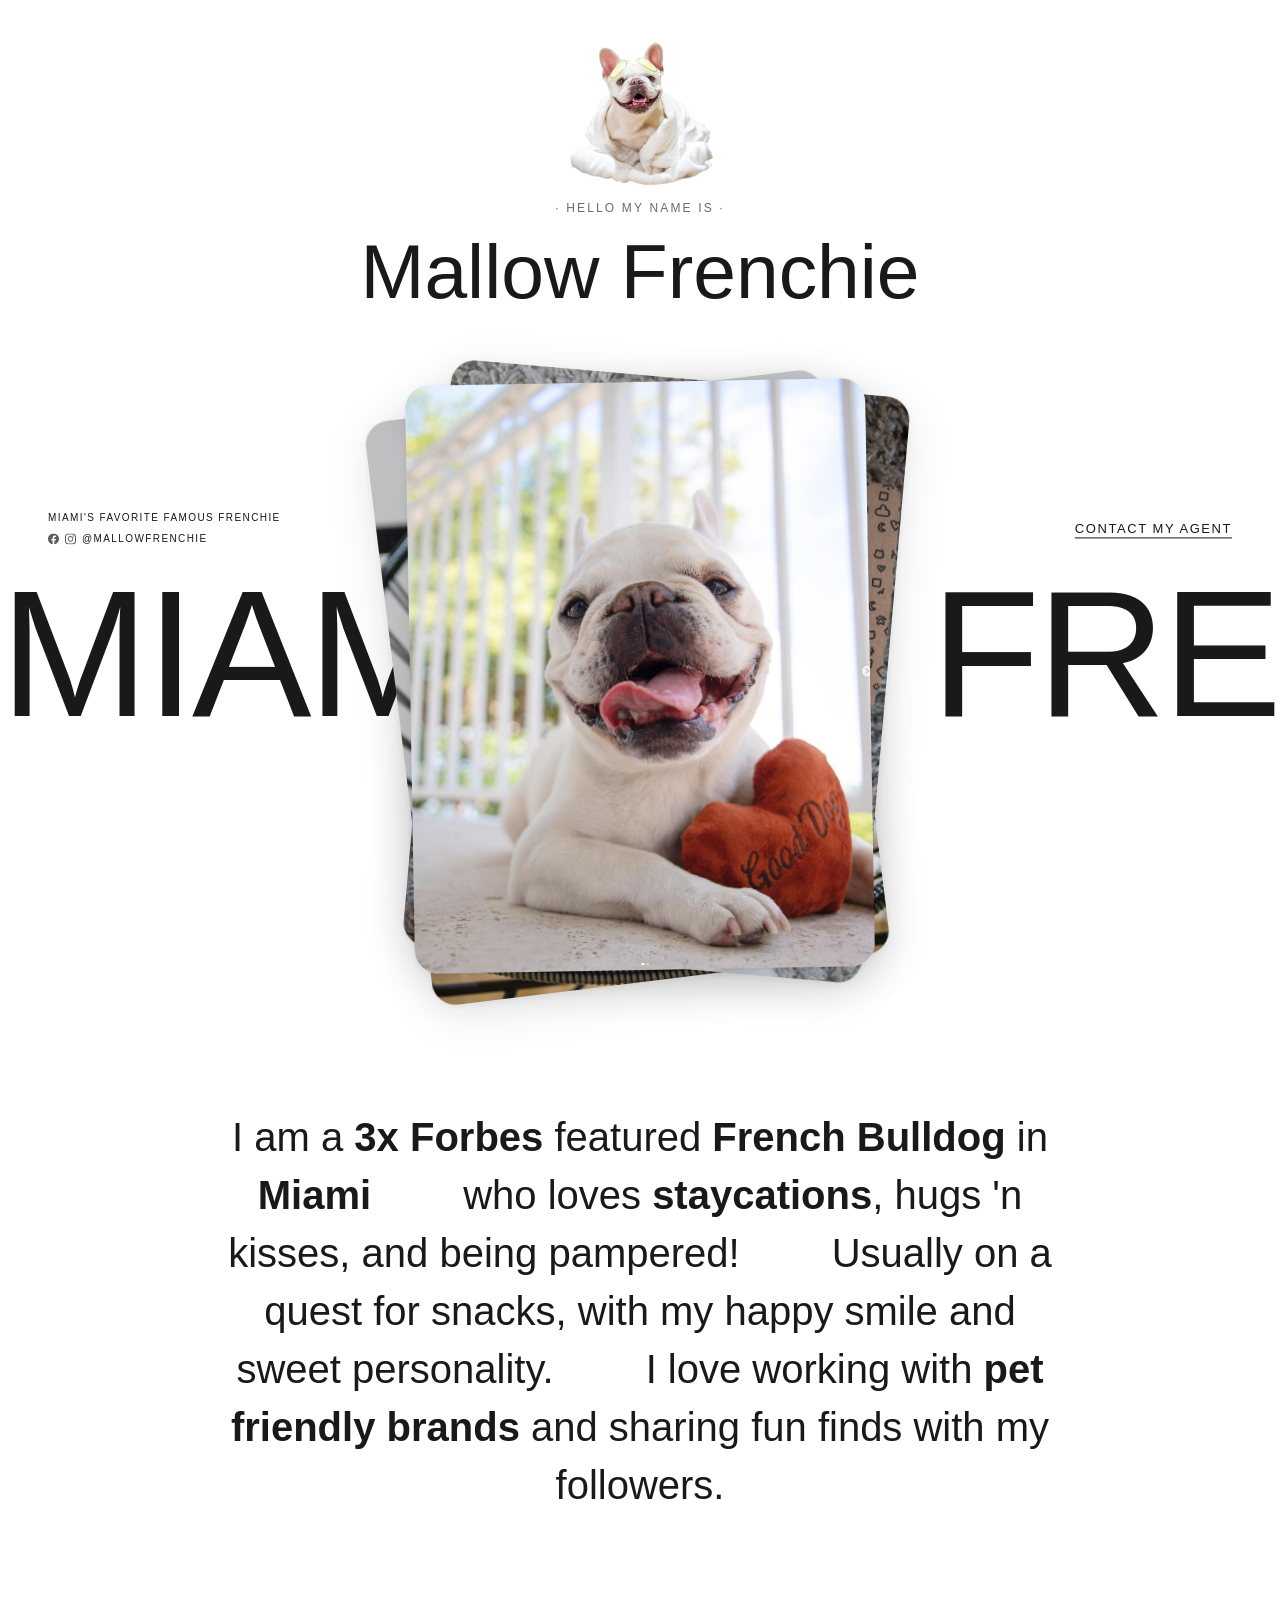
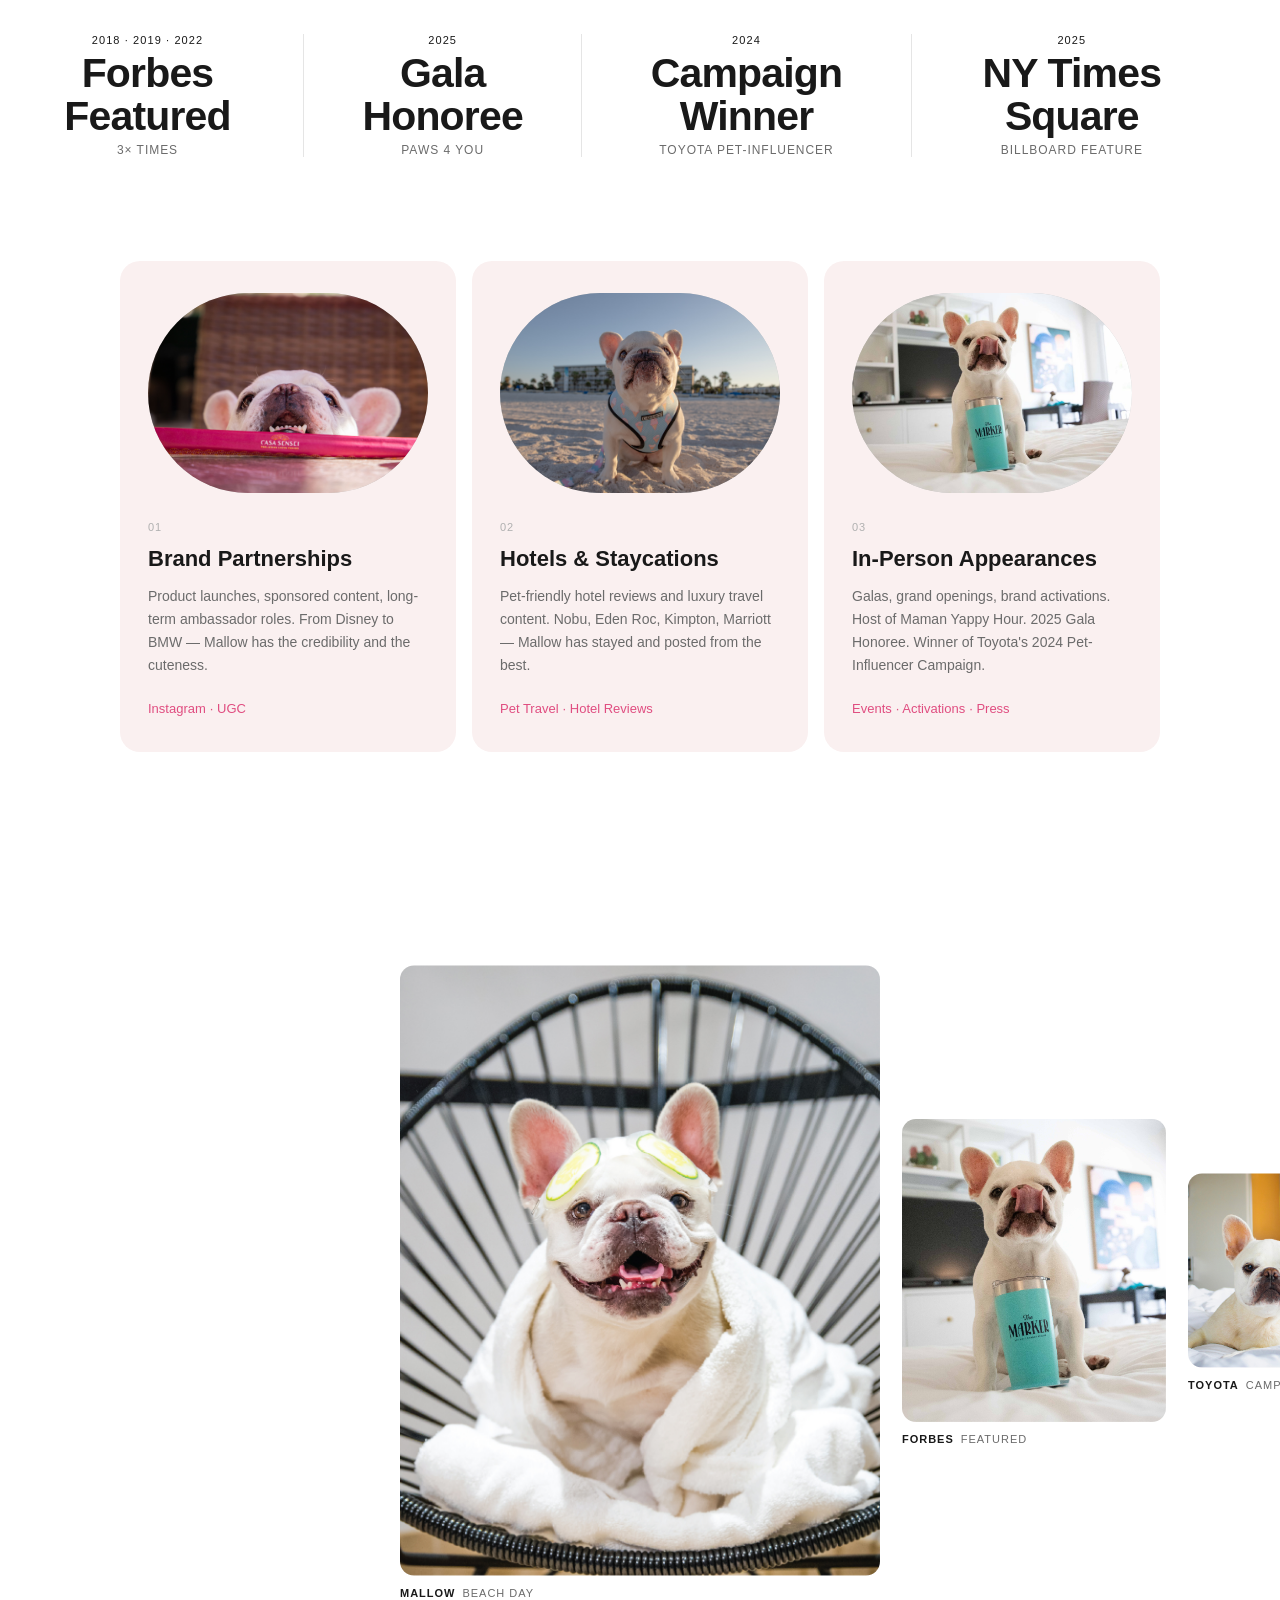
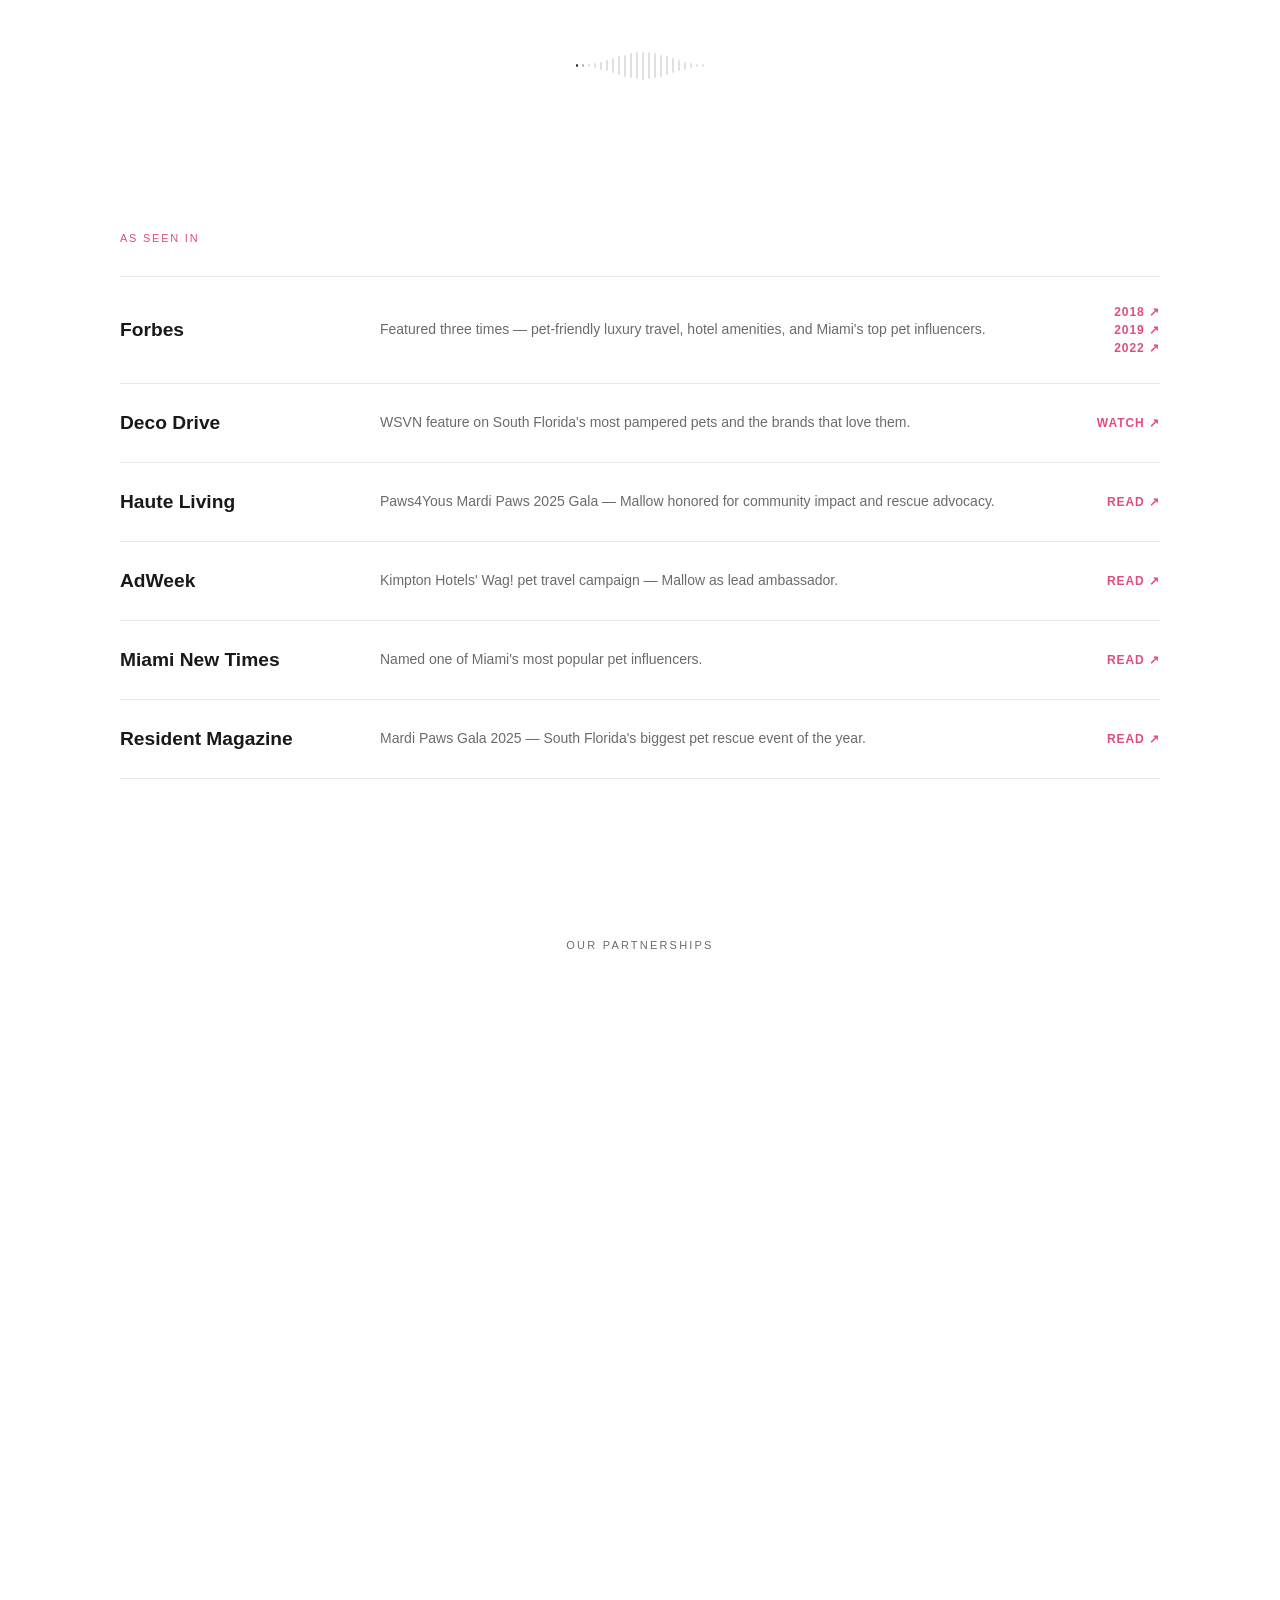
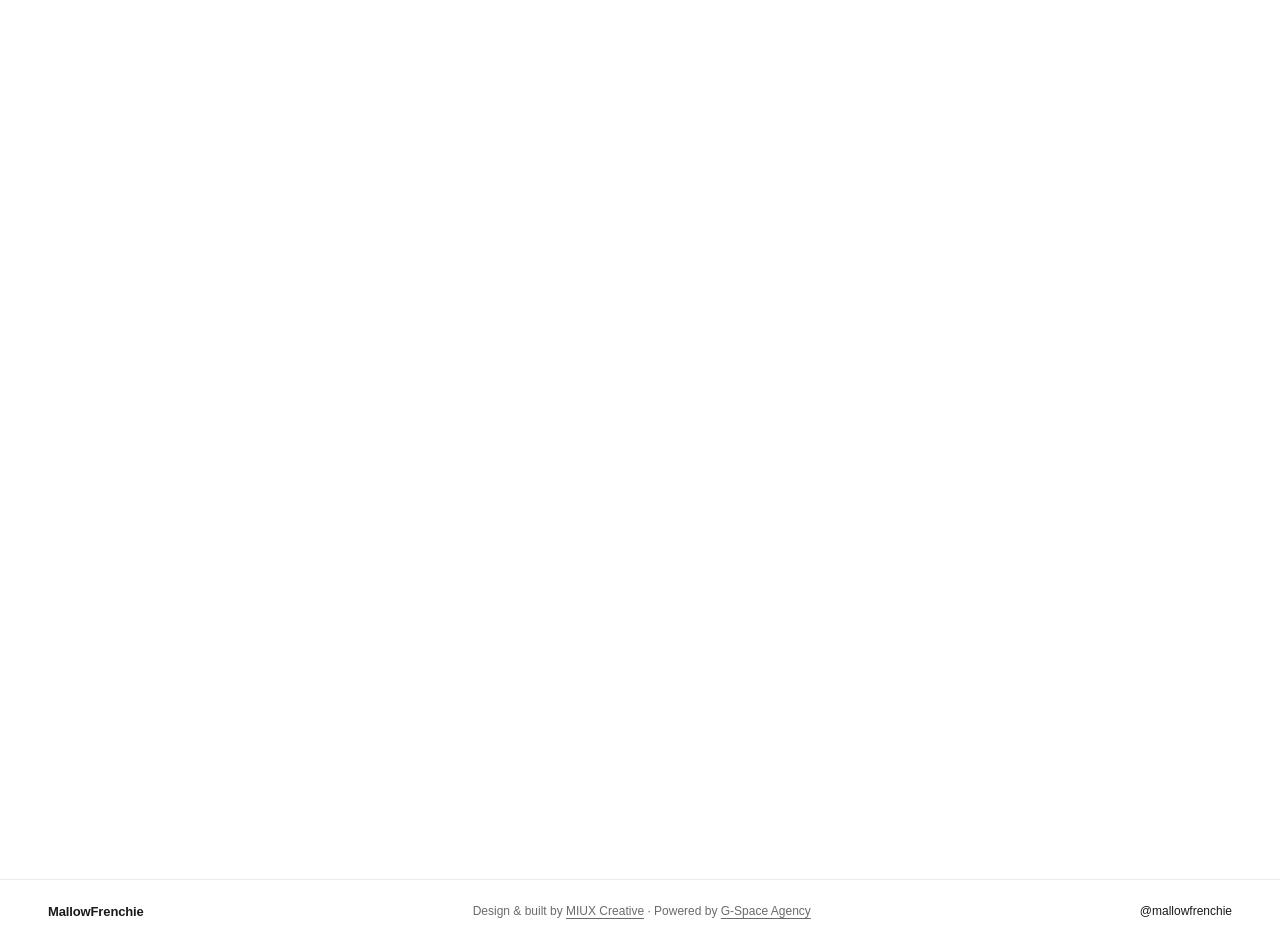
==== commit 643294ba: "style: replace Plus Jakarta Sans with Satoshi font Co-Authored-By: Claude Sonnet 4.6 <noreply@anthro" ====
--- a/index.html
+++ b/index.html
@@ -6,9 +6,7 @@
 <title>Mallow Frenchie – Miami's favorite famous frenchie</title>
 <link rel="icon" type="image/png" href="images/favicon.png">
 <link rel="apple-touch-icon" href="images/favicon.png">
-<link rel="preconnect" href="https://fonts.googleapis.com">
-<link rel="preconnect" href="https://fonts.gstatic.com" crossorigin>
-<link href="https://fonts.googleapis.com/css2?family=Plus+Jakarta+Sans:wght@200;300;400;500;600;700;800&display=swap" rel="stylesheet">
+<link href="https://api.fontshare.com/v2/css?f[]=satoshi@200,300,400,500,600,700,800&display=swap" rel="stylesheet">
 <script src="https://cdnjs.cloudflare.com/ajax/libs/gsap/3.12.5/gsap.min.js"></script>
 <script src="https://cdnjs.cloudflare.com/ajax/libs/gsap/3.12.5/ScrollTrigger.min.js"></script>
 <style>
@@ -29,7 +27,7 @@
   html { scroll-behavior: smooth; }
 
   body {
-    font-family: 'Plus Jakarta Sans', sans-serif;
+    font-family: 'Satoshi', sans-serif;
     background: var(--white);
     color: var(--ink);
     overflow-x: hidden;
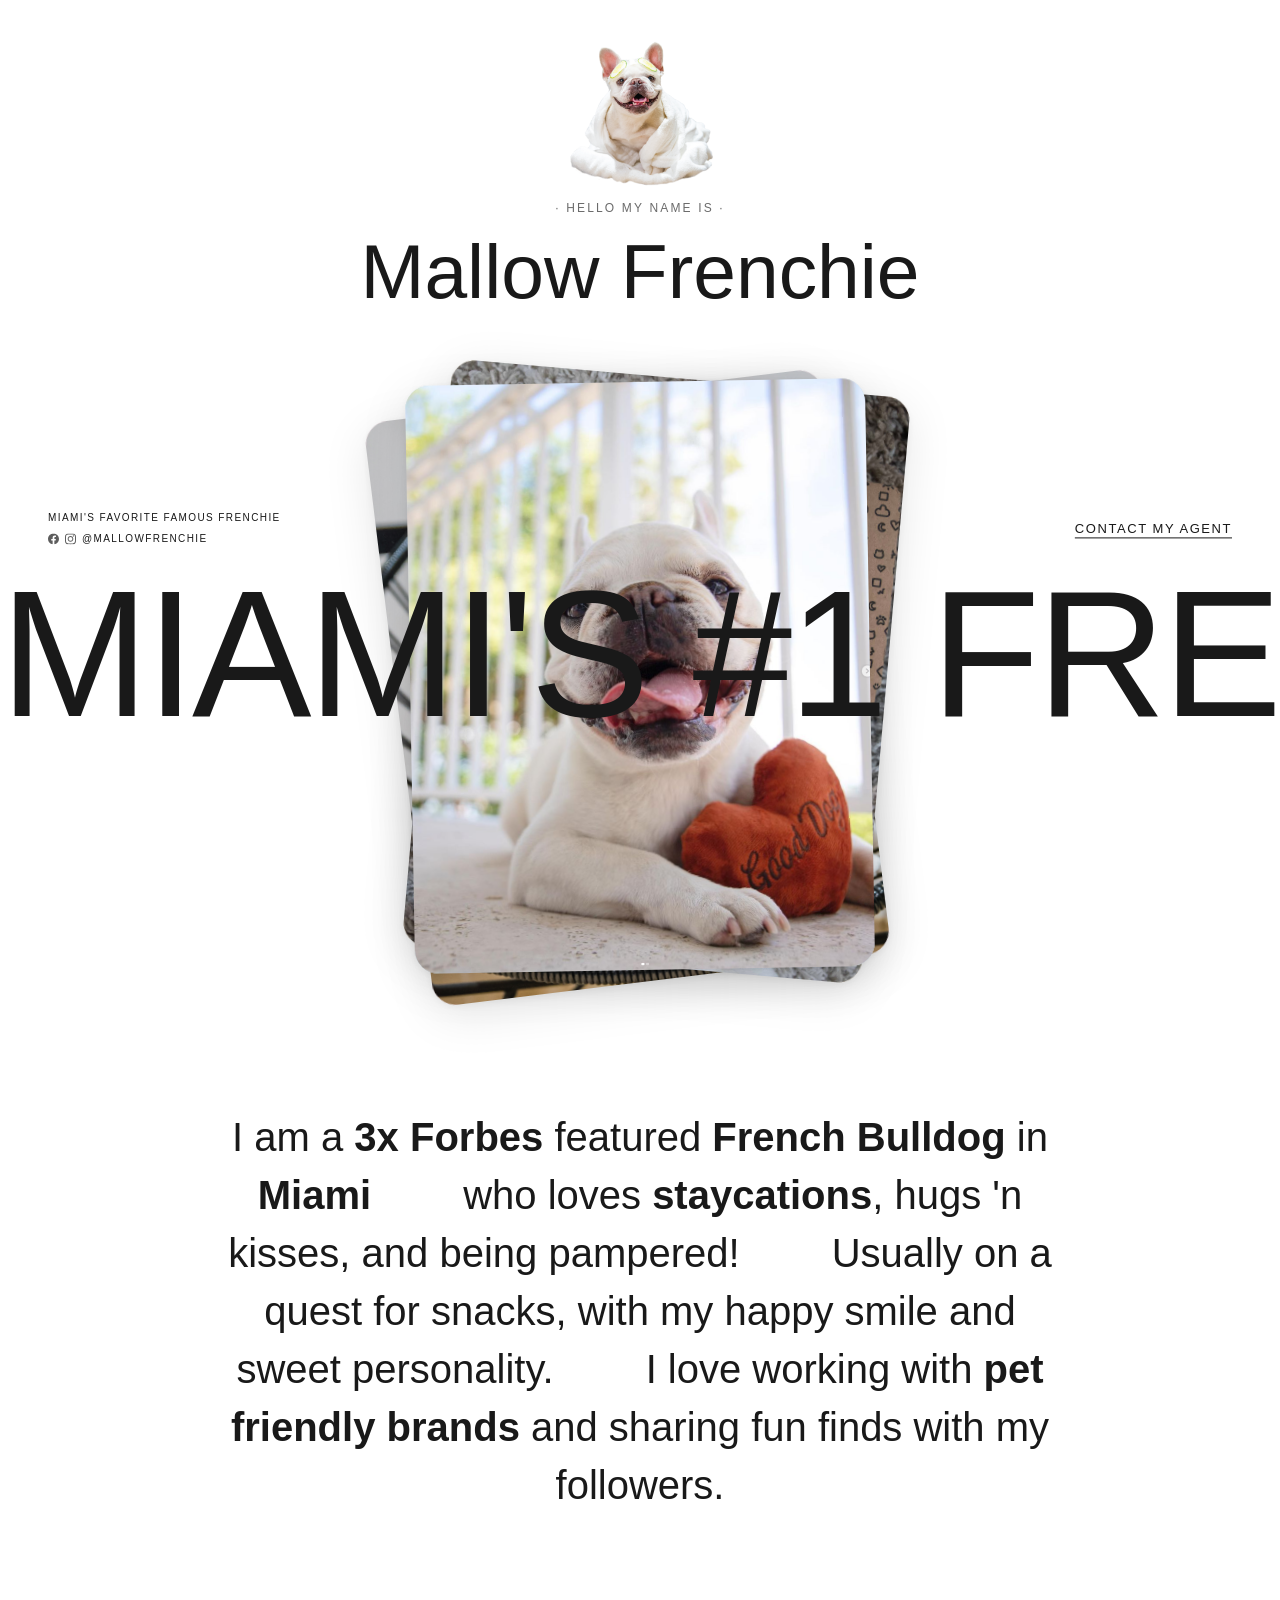
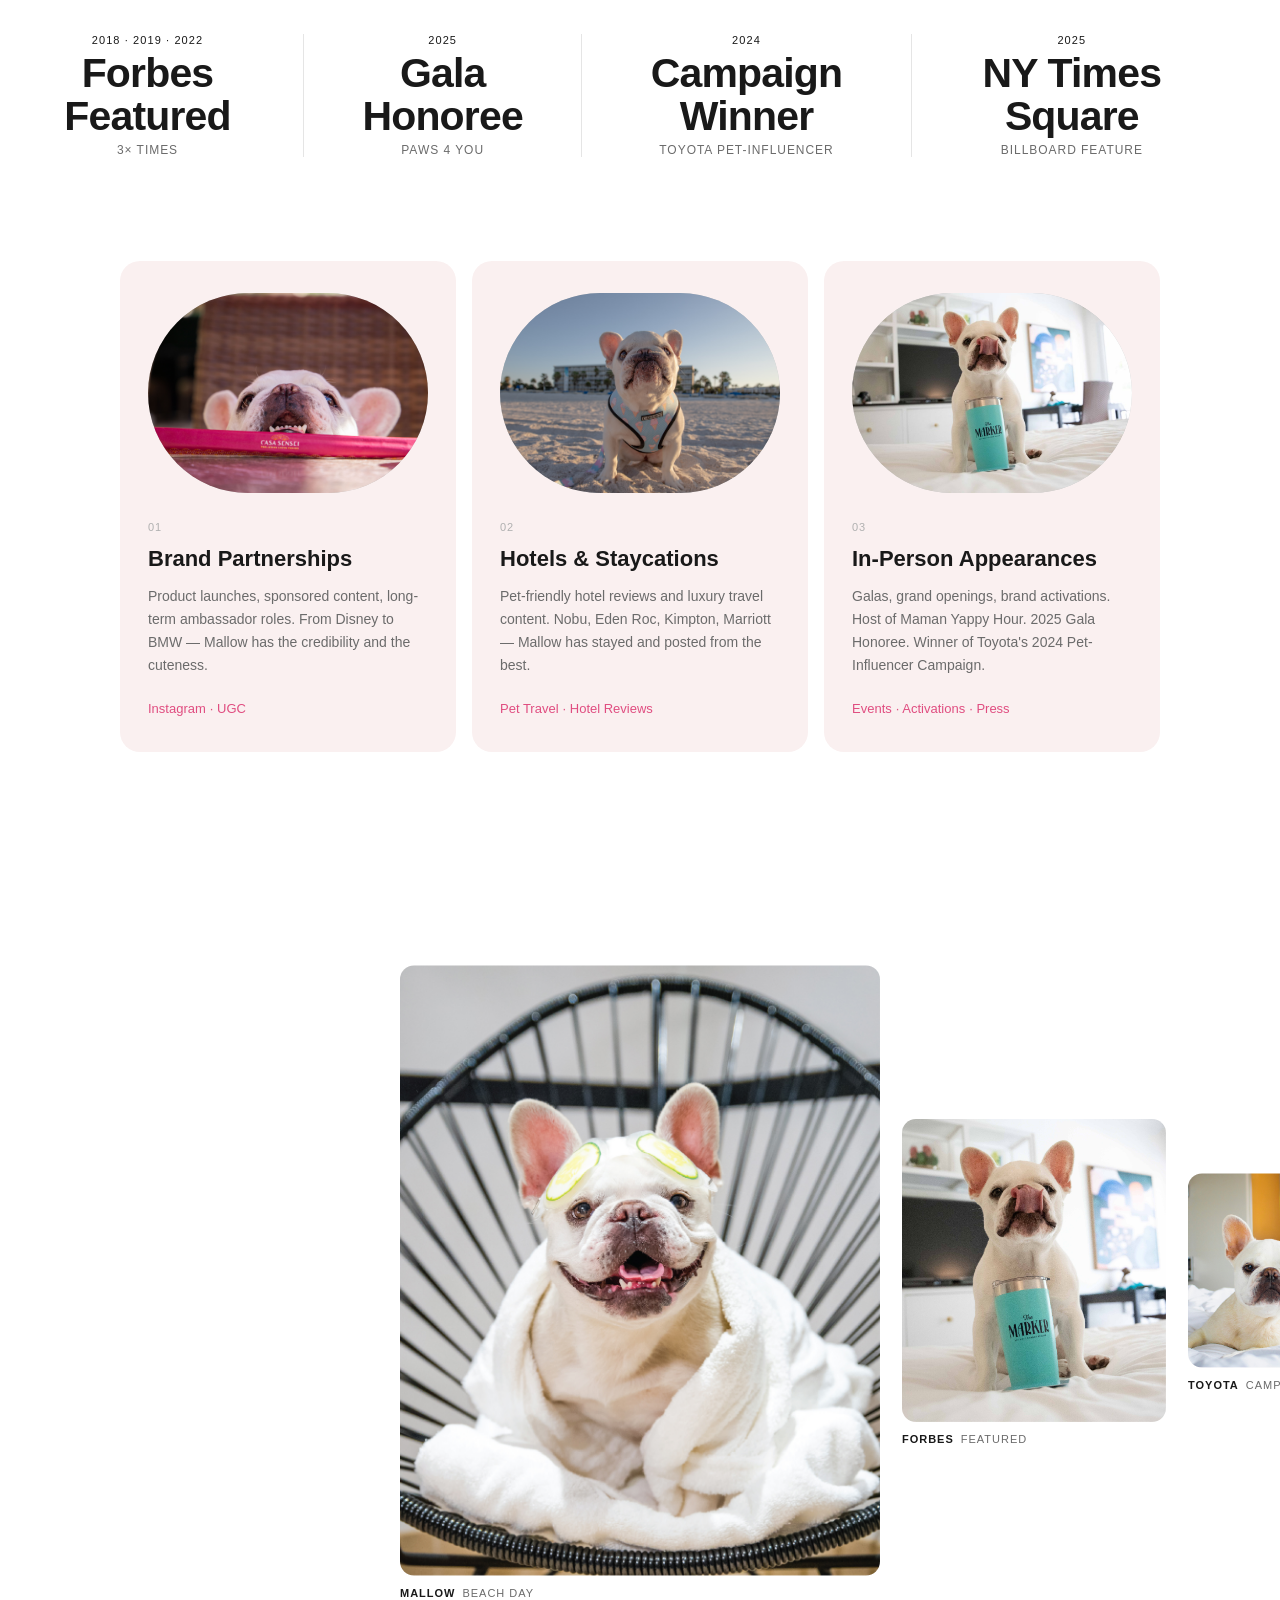
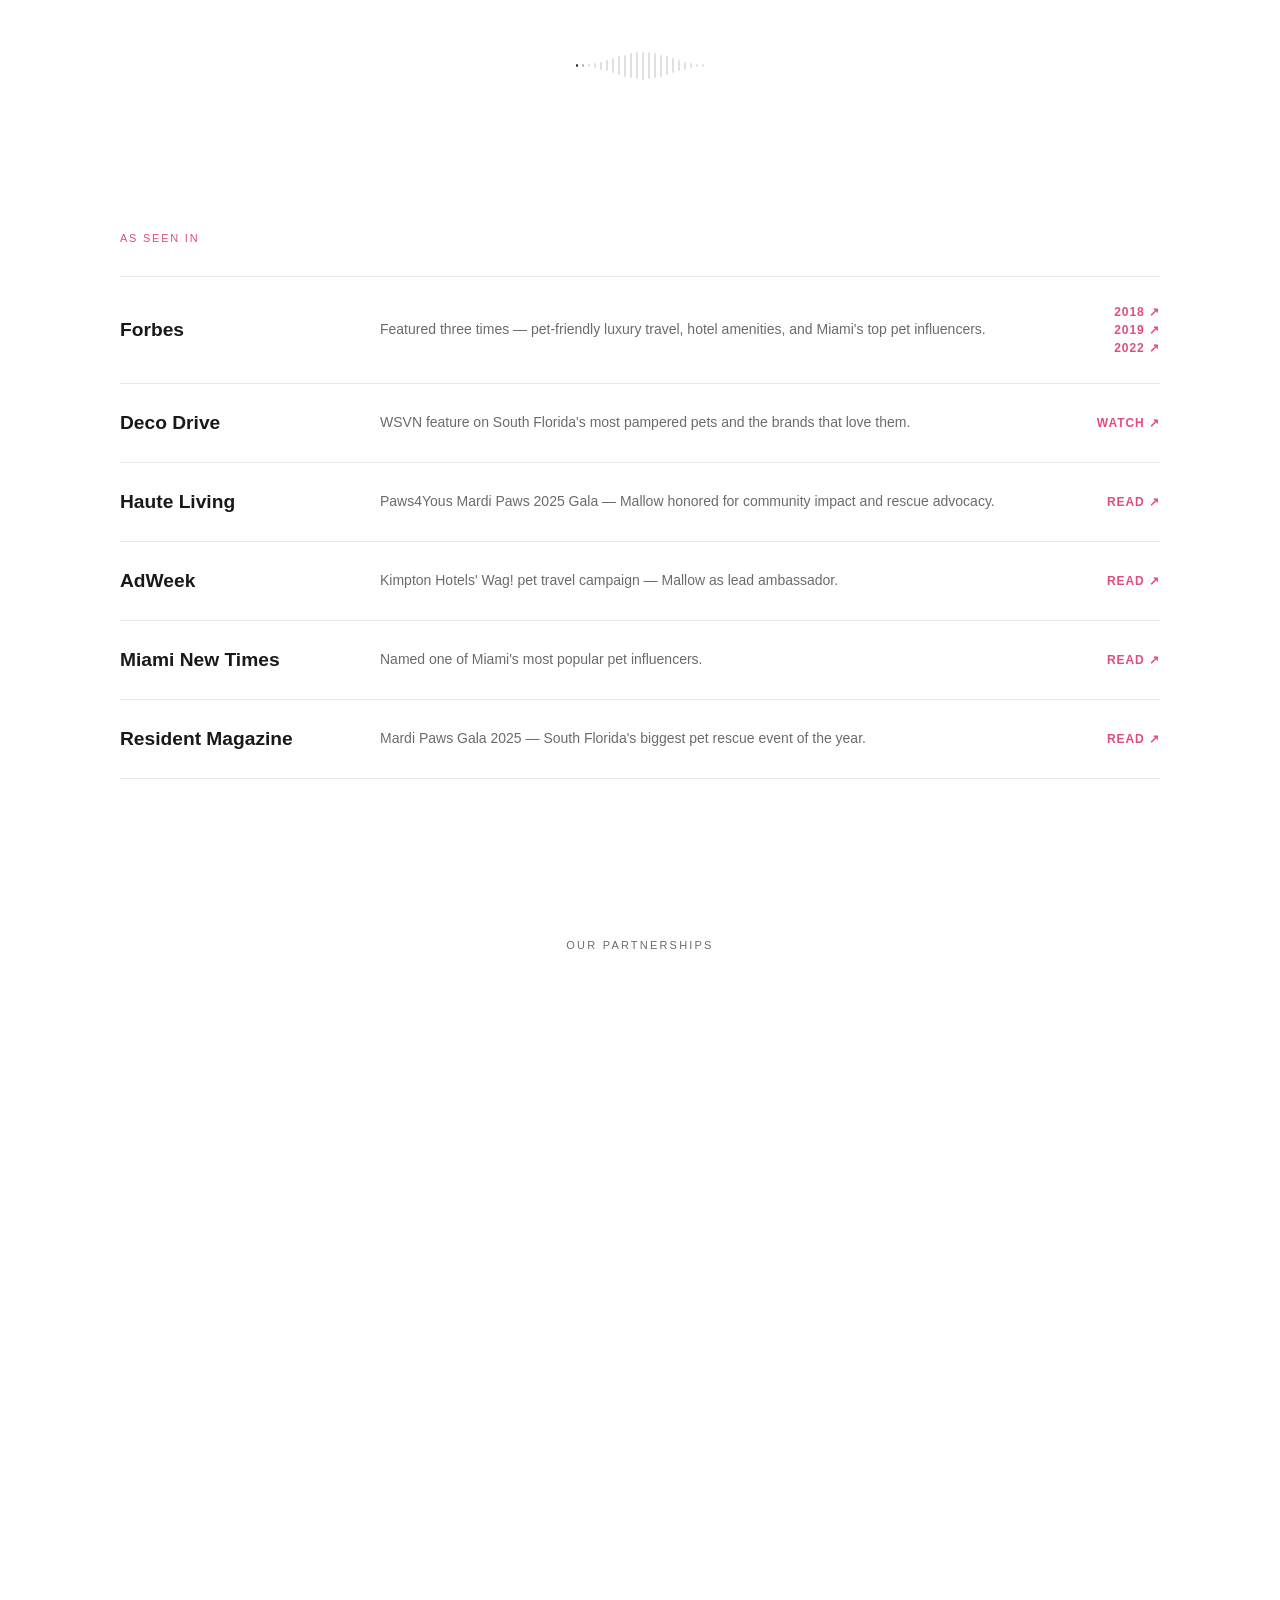
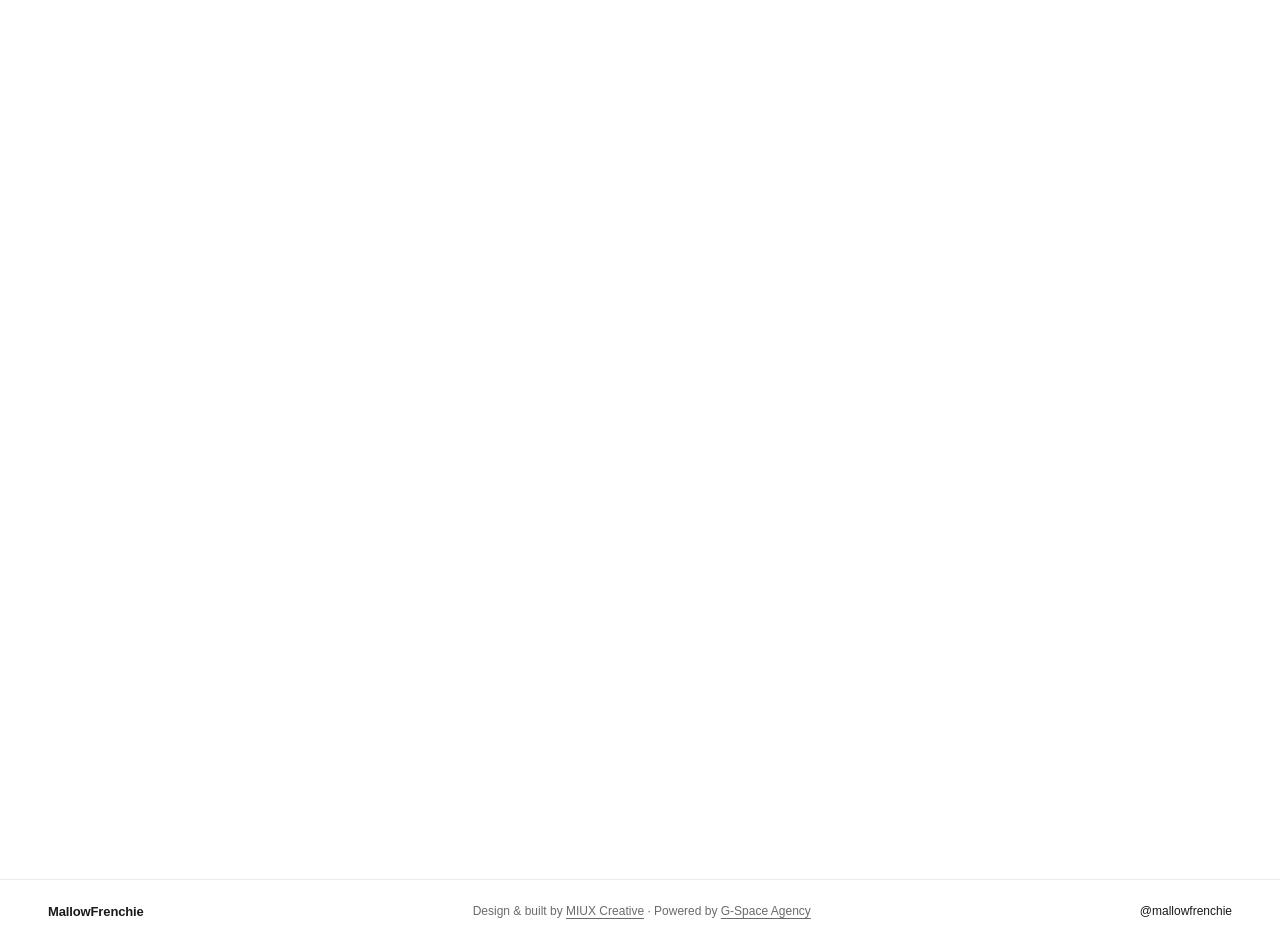
==== commit 1ee851dd: "Fix hero links being unclickable due to z-index stacking bug .hero-center had z-index:1 while .hero-" ====
--- a/index.html
+++ b/index.html
@@ -175,6 +175,7 @@
     transform: translateY(-50%);
     left: 0;
     right: 0;
+    z-index: 10;
   }
 
   .hero-corner-left {
@@ -997,7 +998,7 @@
         <svg viewBox="0 0 24 24" fill="currentColor" xmlns="http://www.w3.org/2000/svg">
           <path d="M12 2.163c3.204 0 3.584.012 4.85.07 3.252.148 4.771 1.691 4.919 4.919.058 1.265.069 1.645.069 4.849 0 3.205-.012 3.584-.069 4.849-.149 3.225-1.664 4.771-4.919 4.919-1.266.058-1.644.07-4.85.07-3.204 0-3.584-.012-4.849-.07-3.26-.149-4.771-1.699-4.919-4.92-.058-1.265-.07-1.644-.07-4.849 0-3.204.013-3.583.07-4.849.149-3.227 1.664-4.771 4.919-4.919 1.266-.057 1.645-.069 4.849-.069zm0-2.163c-3.259 0-3.667.014-4.947.072-4.358.2-6.78 2.618-6.98 6.98-.059 1.281-.073 1.689-.073 4.948 0 3.259.014 3.668.072 4.948.2 4.358 2.618 6.78 6.98 6.98 1.281.058 1.689.072 4.948.072 3.259 0 3.668-.014 4.948-.072 4.354-.2 6.782-2.618 6.979-6.98.059-1.28.073-1.689.073-4.948 0-3.259-.014-3.667-.072-4.947-.196-4.354-2.617-6.78-6.979-6.98-1.281-.059-1.69-.073-4.949-.073zm0 5.838c-3.403 0-6.162 2.759-6.162 6.162s2.759 6.163 6.162 6.163 6.162-2.759 6.162-6.163c0-3.403-2.759-6.162-6.162-6.162zm0 10.162c-2.209 0-4-1.79-4-4 0-2.209 1.791-4 4-4s4 1.791 4 4c0 2.21-1.791 4-4 4zm6.406-11.845c-.796 0-1.441.645-1.441 1.44s.645 1.44 1.441 1.44c.795 0 1.439-.645 1.439-1.44s-.644-1.44-1.439-1.44z"/>
         </svg>
-        @MallowFrenchie
+        <a href="https://www.instagram.com/mallowfrenchie" target="_blank" rel="noopener" style="color:inherit;text-decoration:none;">@MallowFrenchie</a>
       </p>
       </div>
       <a href="mailto:mallowfrenchie@gmail.com" style="font-size:13px;font-weight:500;letter-spacing:0.12em;text-transform:uppercase;color:var(--ink);text-decoration:underline;text-underline-offset:4px;">Contact My Agent</a>
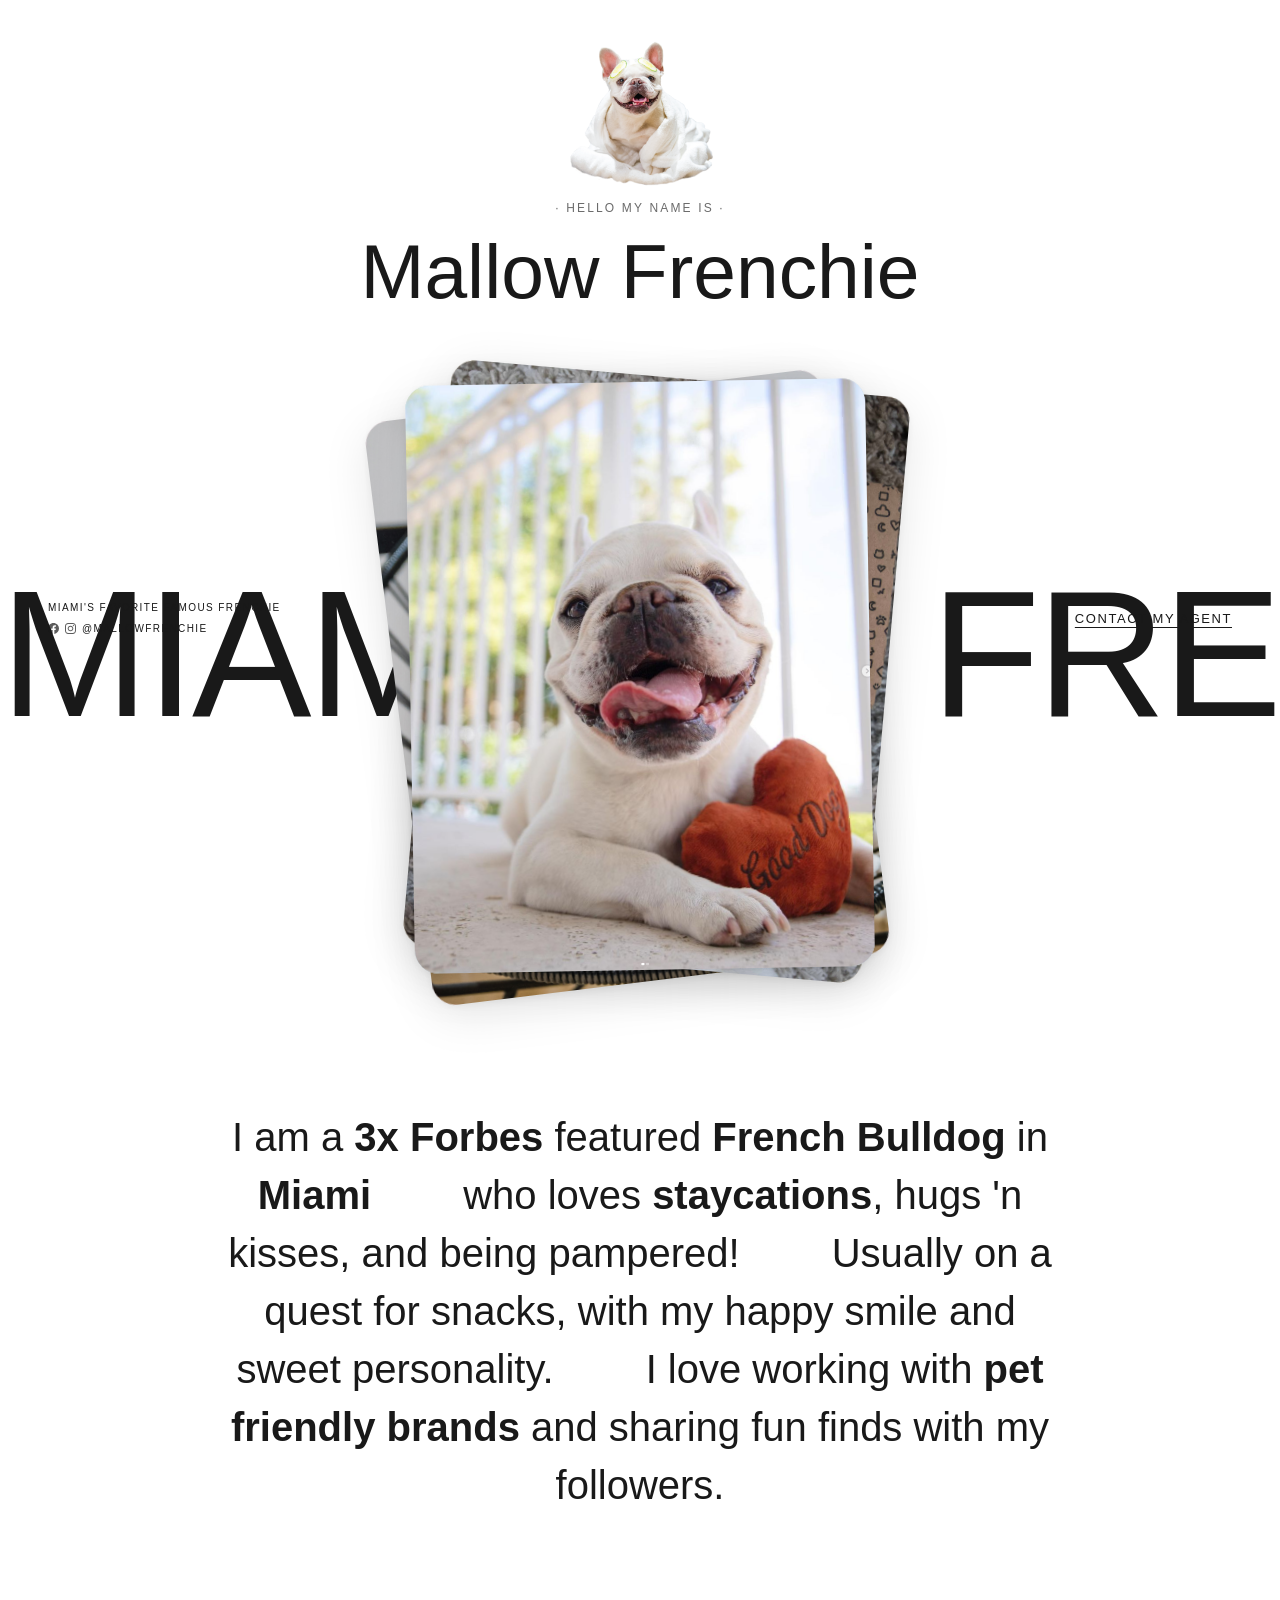
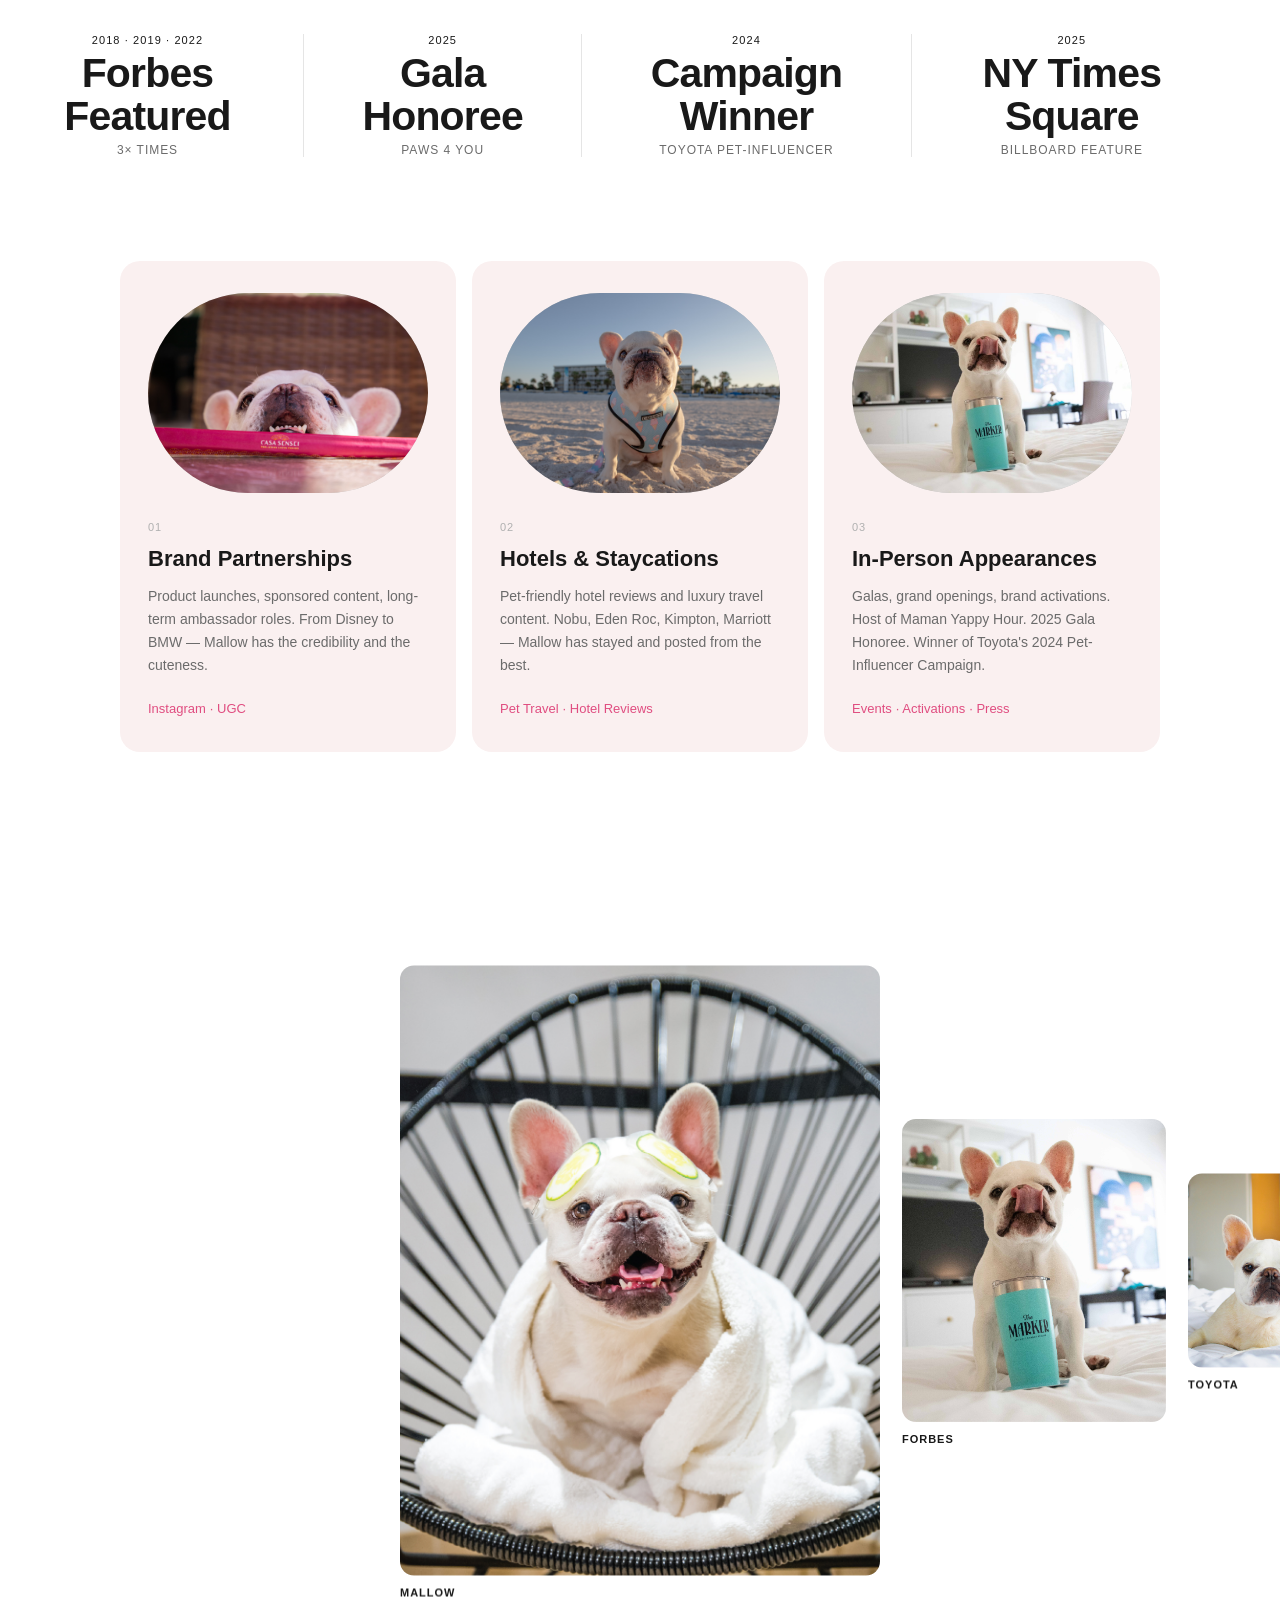
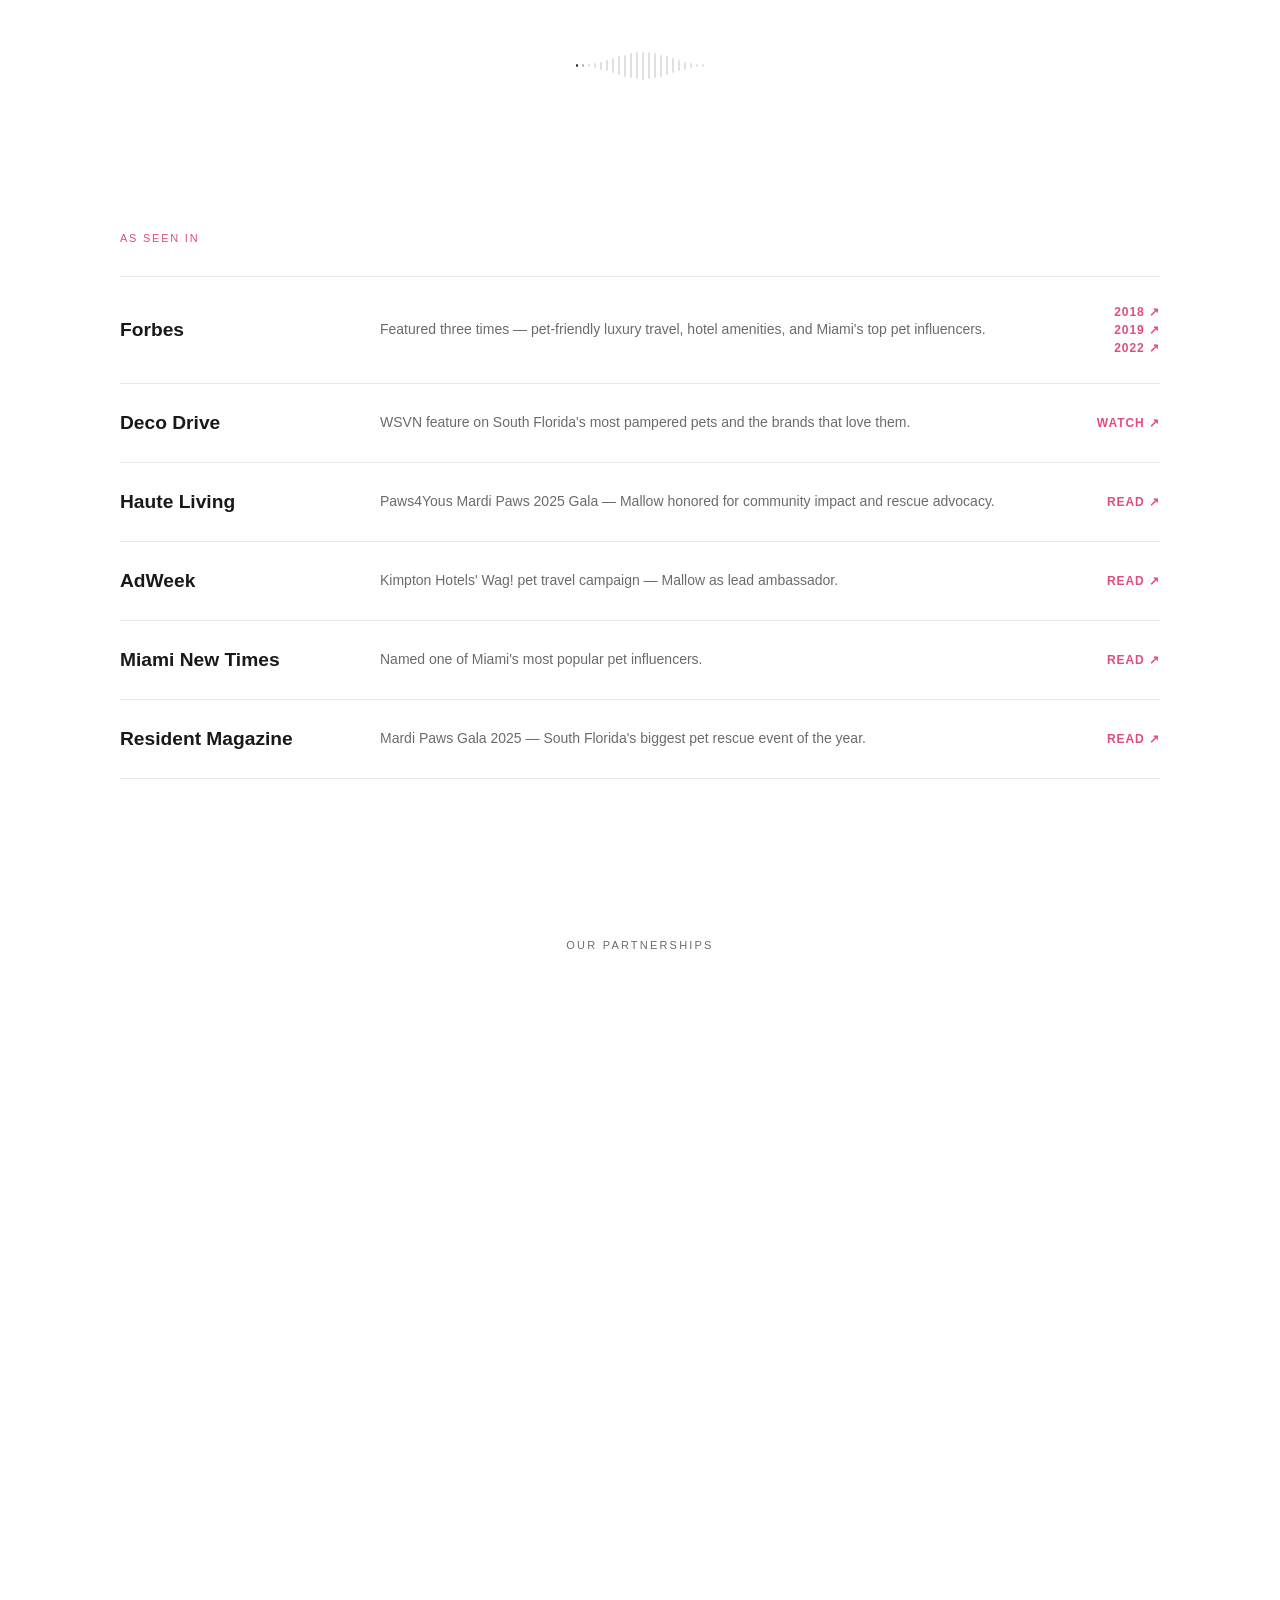
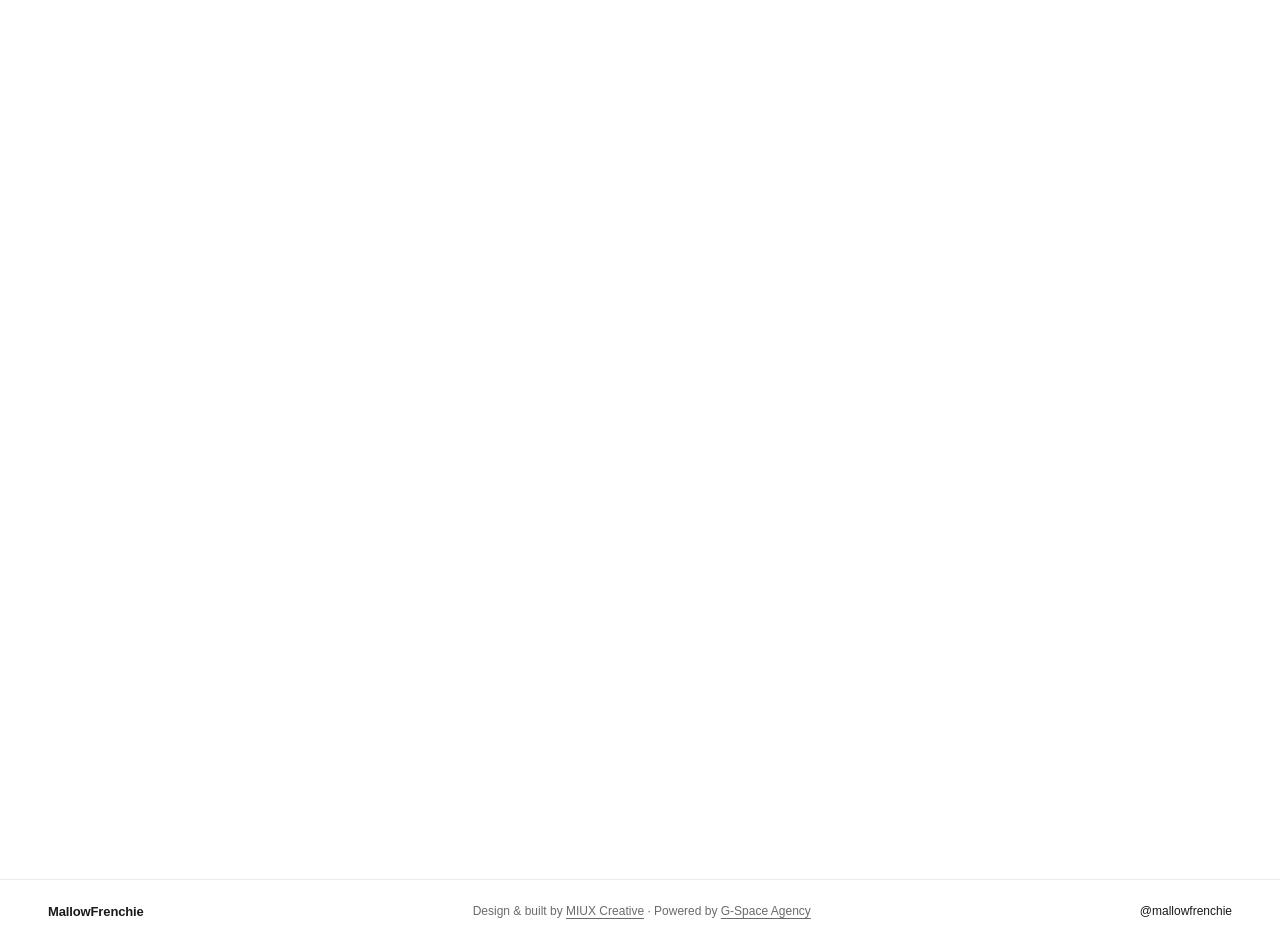
==== commit 5f055447: "Layer marquee behind hero photos, harden footer CTA, hide image captions - Move marquee-wrap out of " ====
--- a/index.html
+++ b/index.html
@@ -224,8 +224,12 @@
     overflow: hidden;
     line-height: 1;
     user-select: none;
-    position: relative;
-    z-index: 1;
+    position: absolute;
+    top: 65%;
+    transform: translateY(-50%);
+    left: 0;
+    right: 0;
+    z-index: 0;
   }
 
   .marquee-track {
@@ -419,7 +423,7 @@
     overflow: hidden;
   }
   .c-label-name { font-weight: 700; color: var(--ink); margin-right: 7px; }
-  .c-label-desc { font-weight: 400; color: var(--ink-mid); }
+  .c-label-desc { display: none; font-weight: 400; color: var(--ink-mid); }
 
   /* waveform indicator */
   .carousel-waveform {
@@ -749,8 +753,15 @@
     text-align: center;
     box-shadow: 0 32px 100px rgba(0,0,0,0.18);
     width: min(520px, 90vw);
+    max-height: 90vh;
+    overflow-y: auto;
     z-index: 100;
     will-change: transform, opacity;
+  }
+
+  @media (max-height: 700px) {
+    .cta-card { padding: 32px 40px; }
+    .cta-card h2 { margin-bottom: 20px; }
   }
 
   .cta-card-eyebrow {
@@ -1003,18 +1014,18 @@
       </div>
       <a href="mailto:mallowfrenchie@gmail.com" style="font-size:13px;font-weight:500;letter-spacing:0.12em;text-transform:uppercase;color:var(--ink);text-decoration:underline;text-underline-offset:4px;">Contact My Agent</a>
     </div>
-
-    <div class="marquee-wrap">
-      <div class="marquee-track">
-        <!-- duplicated for seamless loop -->
-        <div class="marquee-item">
-          <span class="marquee-word">MIAMI'S #1 FRENCHIE</span>
-          <span class="marquee-dot">·</span>
-        </div>
-        <div class="marquee-item">
-          <span class="marquee-word">MIAMI'S #1 FRENCHIE</span>
-          <span class="marquee-dot">·</span>
-        </div>
+  </div>
+
+  <div class="marquee-wrap">
+    <div class="marquee-track">
+      <!-- duplicated for seamless loop -->
+      <div class="marquee-item">
+        <span class="marquee-word">MIAMI'S #1 FRENCHIE</span>
+        <span class="marquee-dot">·</span>
+      </div>
+      <div class="marquee-item">
+        <span class="marquee-word">MIAMI'S #1 FRENCHIE</span>
+        <span class="marquee-dot">·</span>
       </div>
     </div>
   </div>
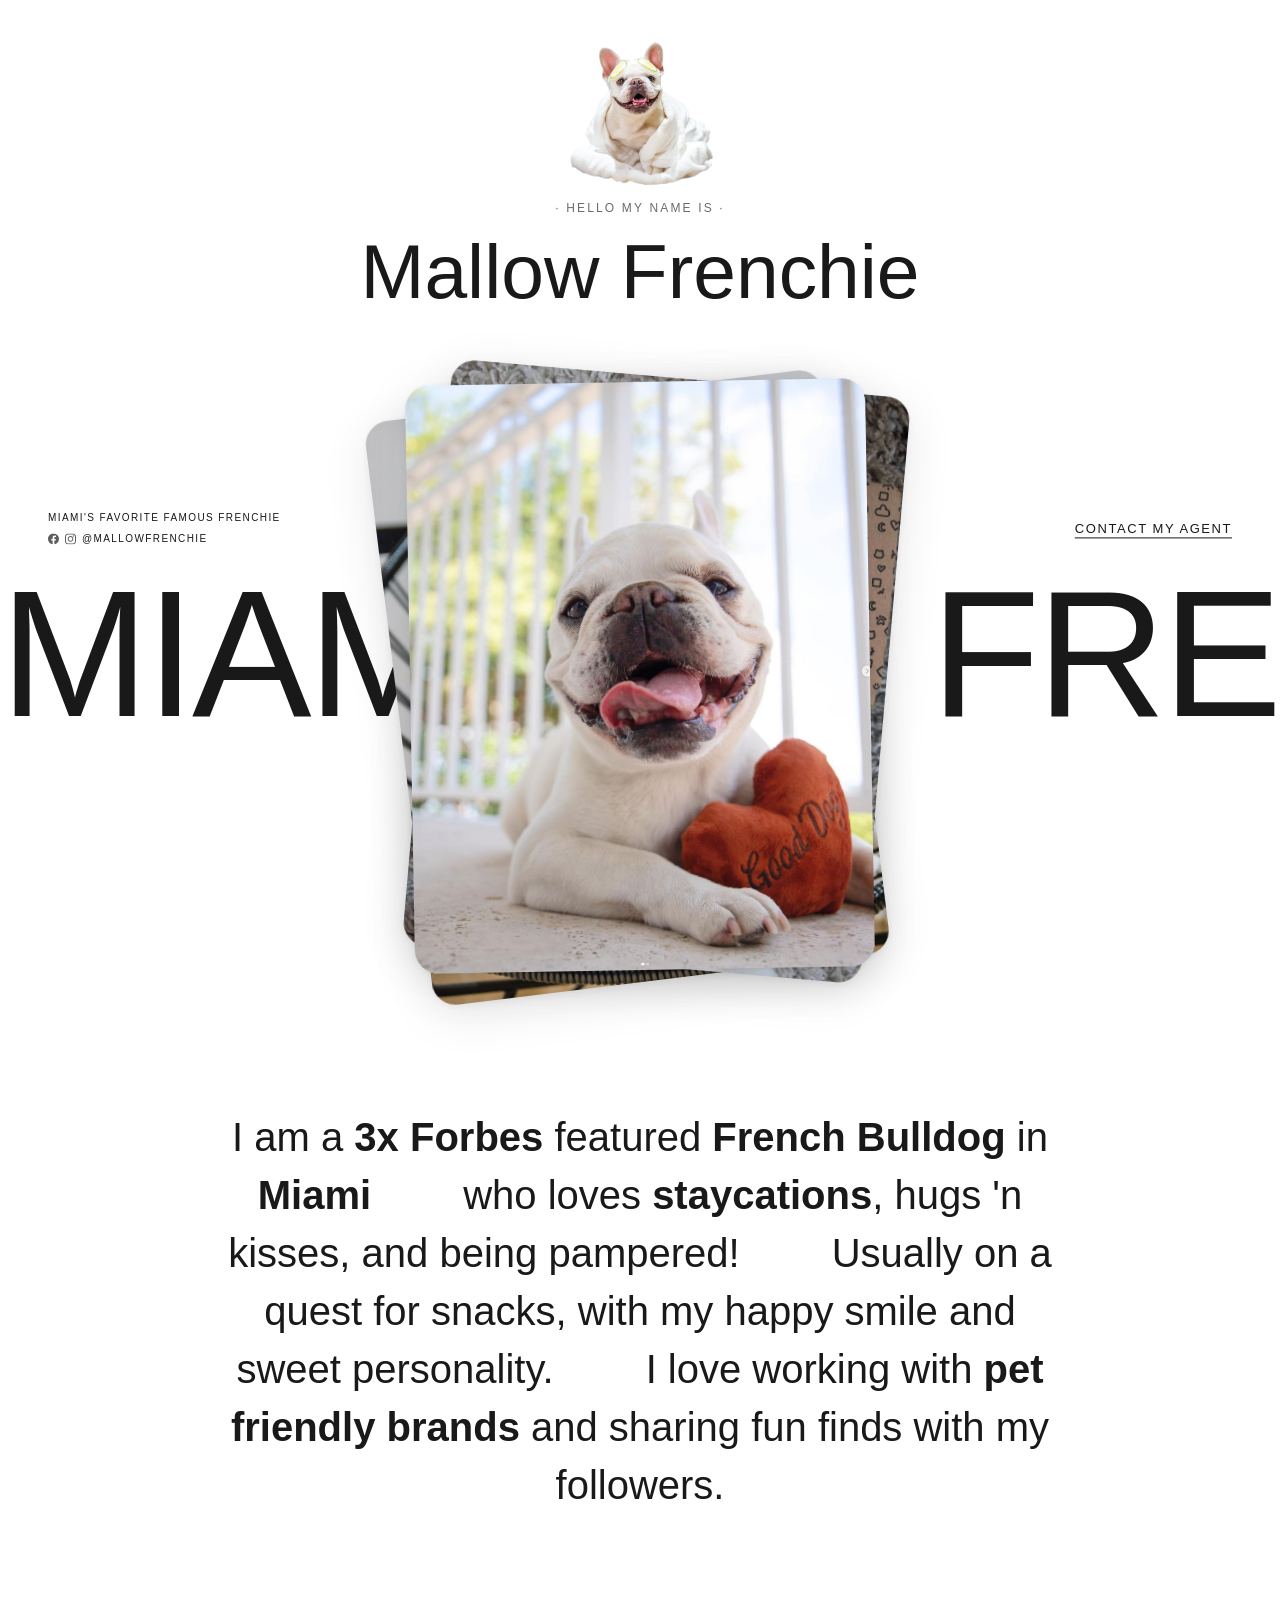
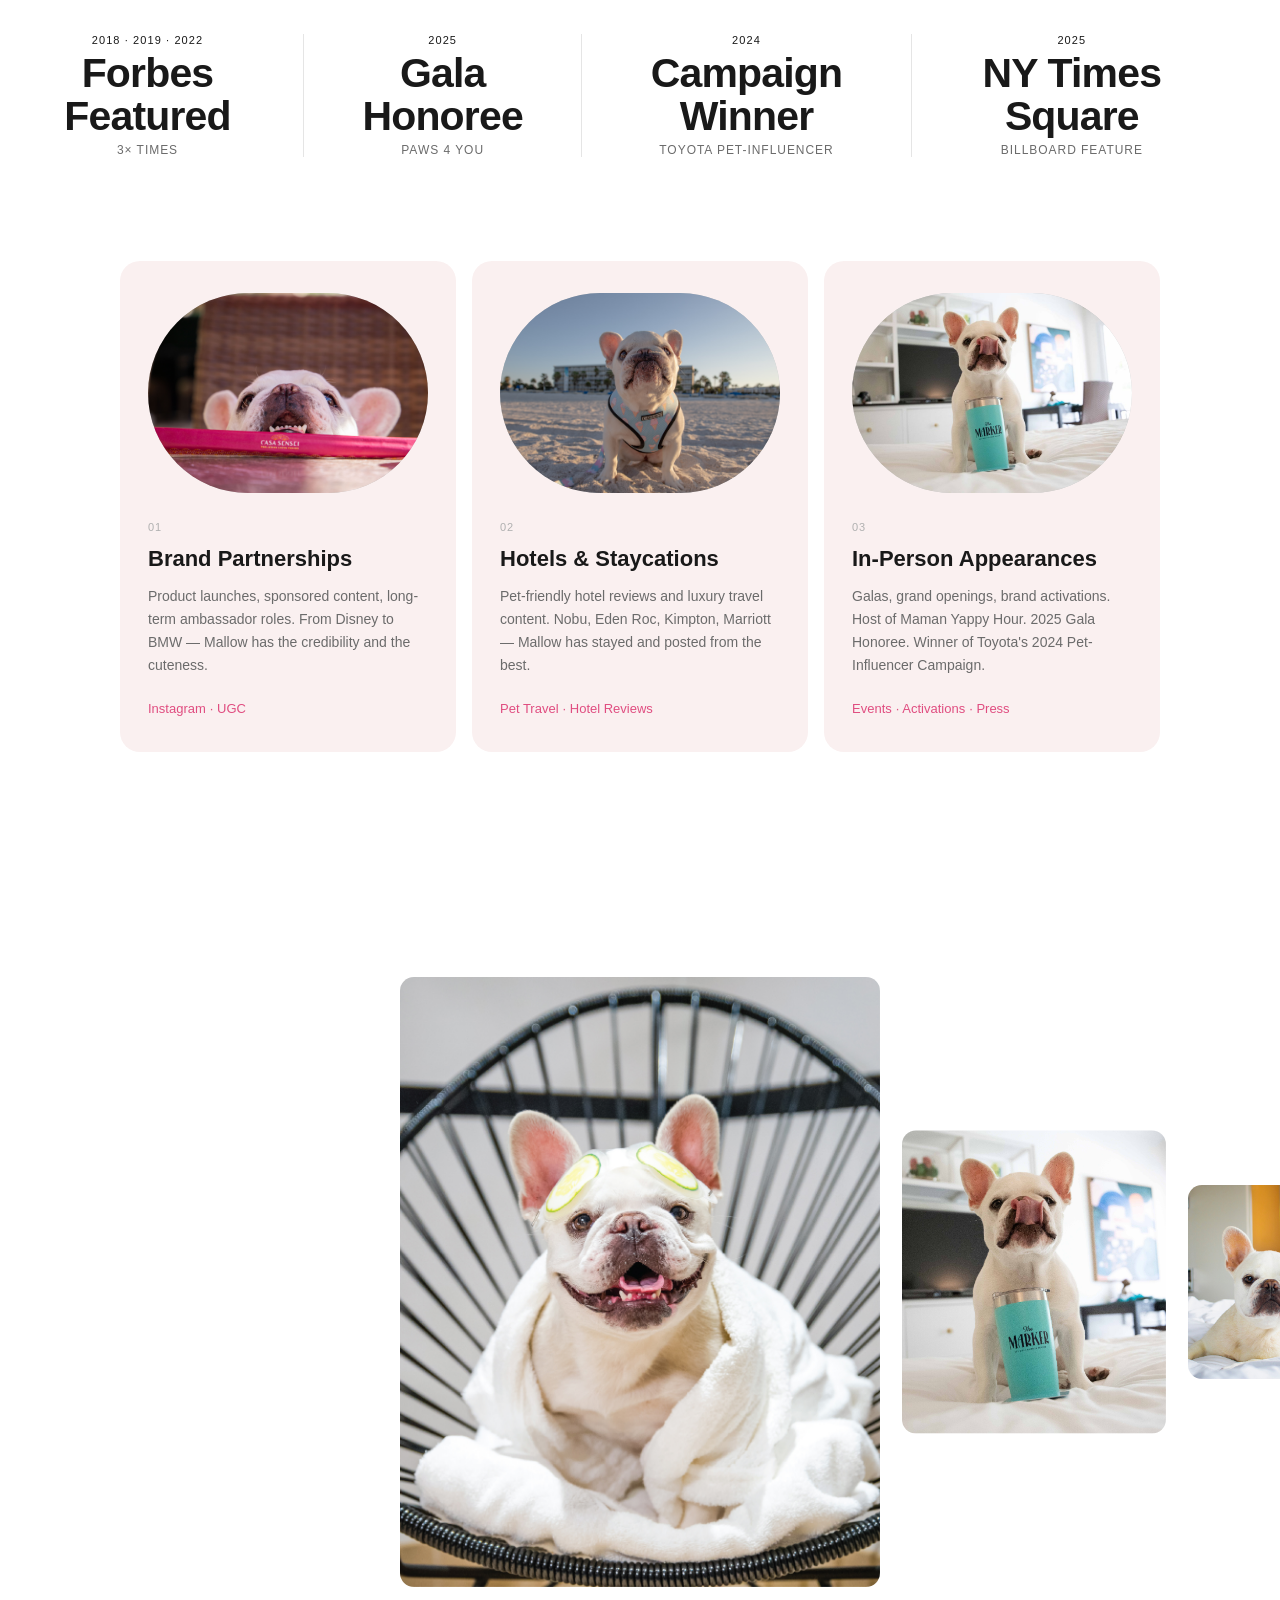
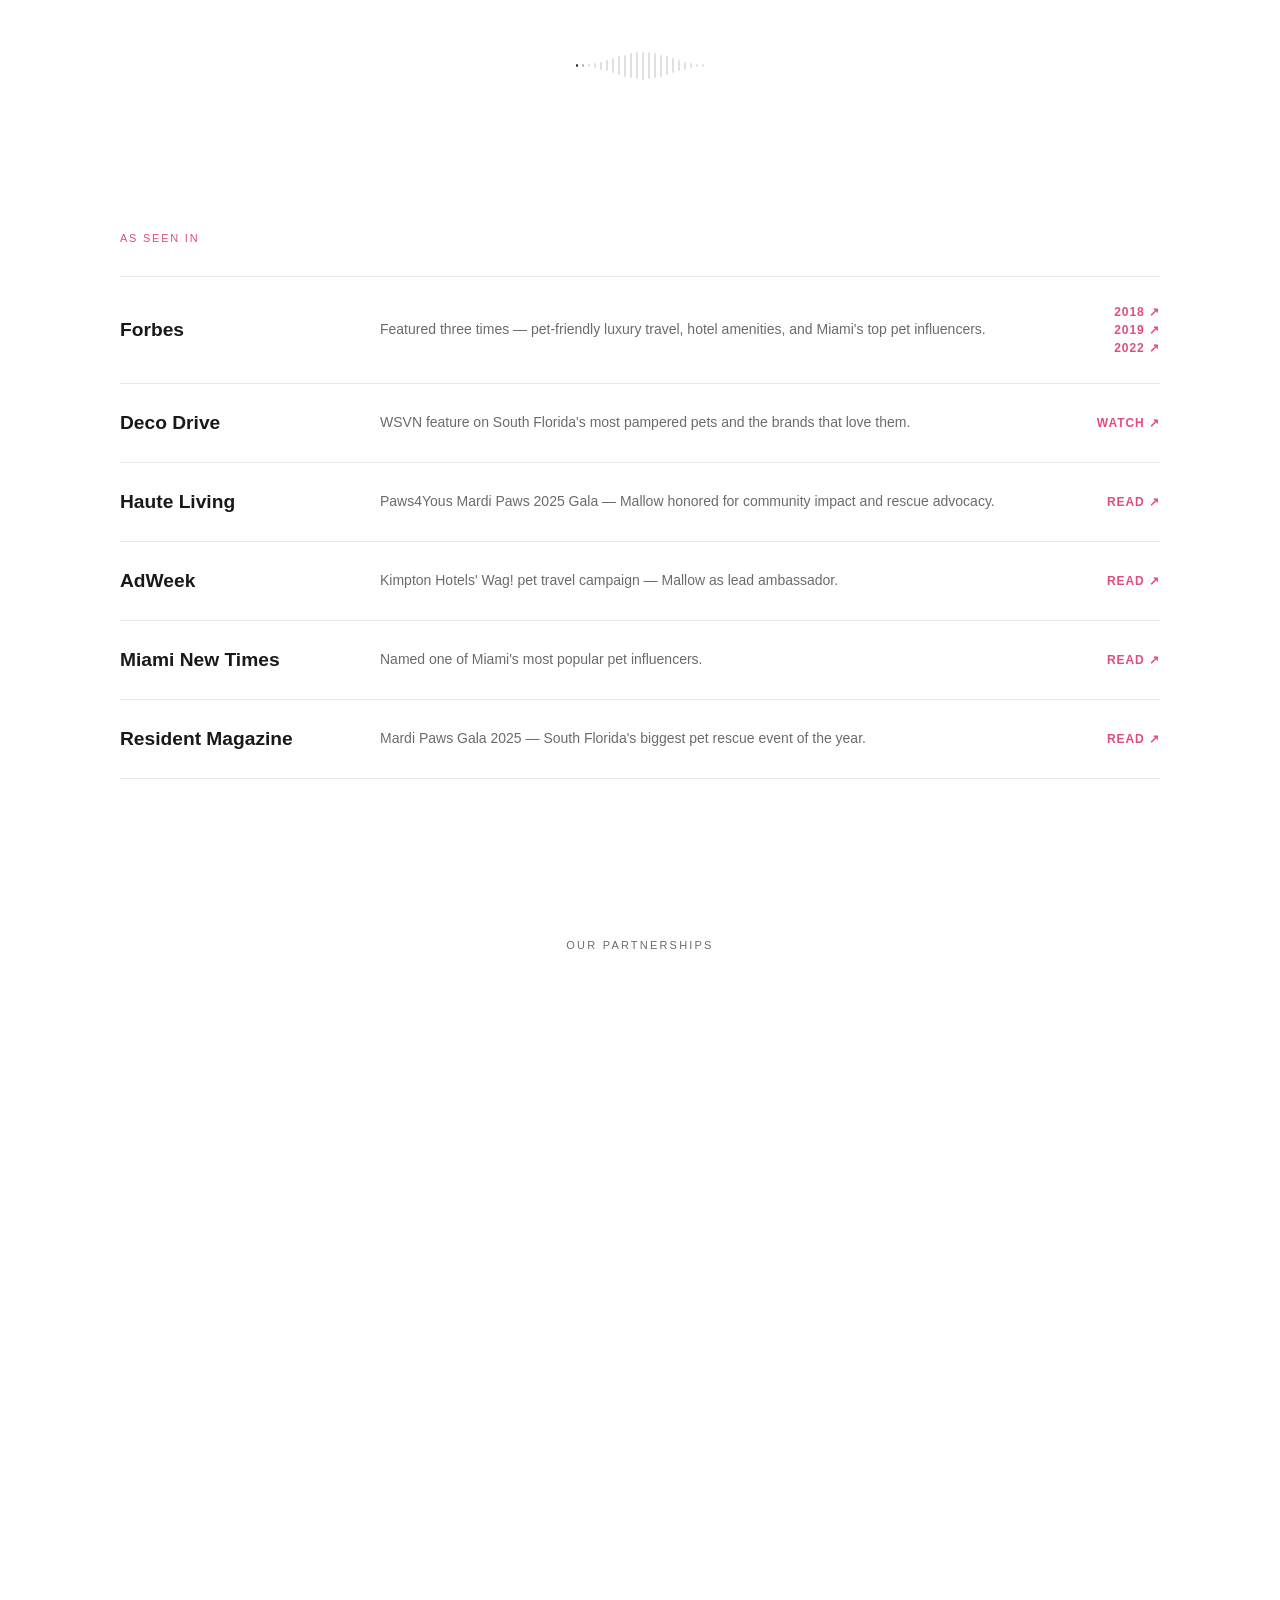
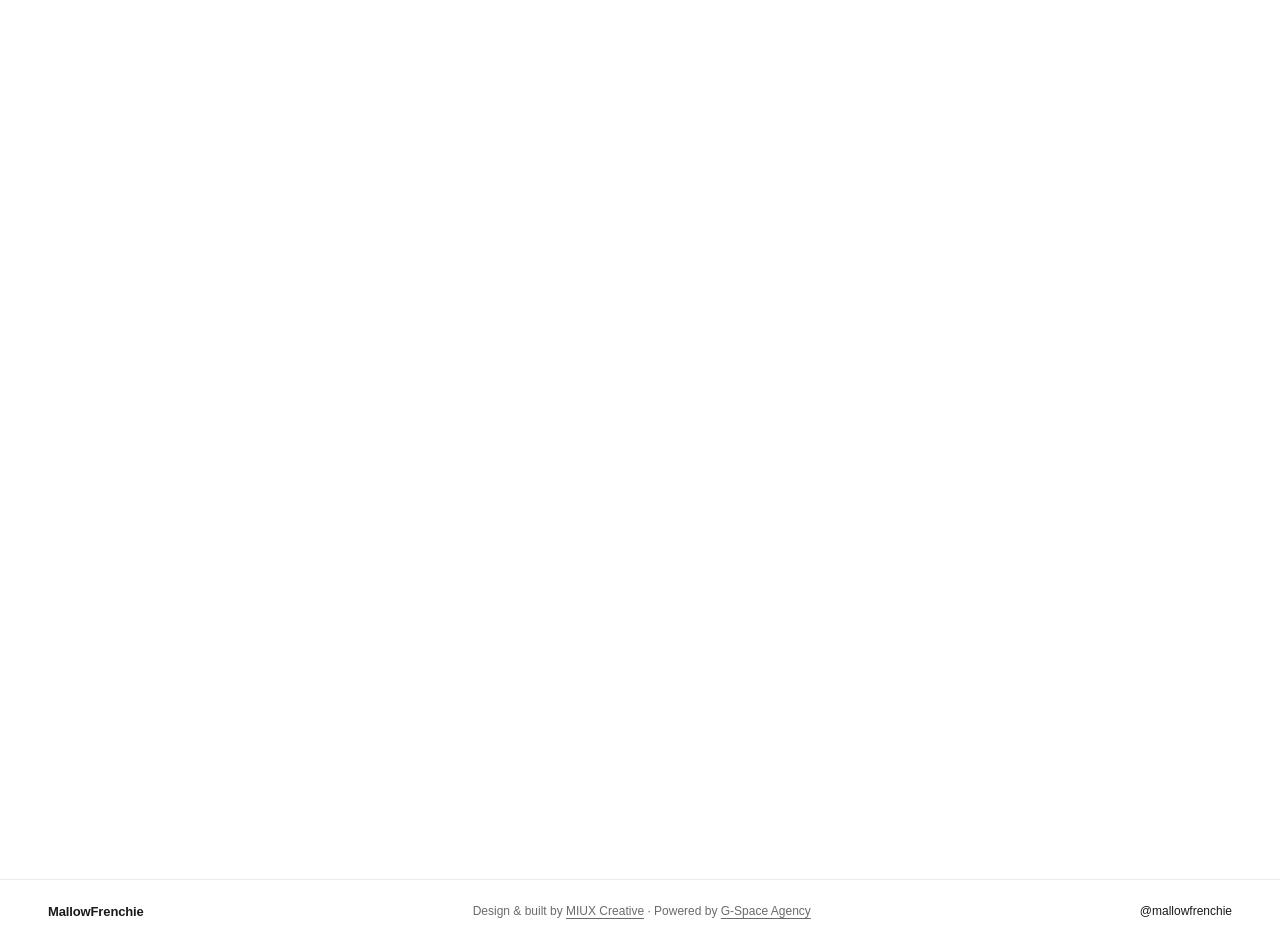
==== commit b94a1ca2: "Hide gallery photo labels entirely, fix hero corner/marquee overlap - Hide .c-label wholesale (name " ====
--- a/index.html
+++ b/index.html
@@ -175,6 +175,7 @@
     transform: translateY(-50%);
     left: 0;
     right: 0;
+    height: clamp(120px, 14vw, 190px);
     z-index: 10;
   }
 
@@ -414,6 +415,7 @@
   }
 
   .c-label {
+    display: none;
     margin-top: 12px;
     white-space: nowrap;
     font-size: 11px;
@@ -423,7 +425,7 @@
     overflow: hidden;
   }
   .c-label-name { font-weight: 700; color: var(--ink); margin-right: 7px; }
-  .c-label-desc { display: none; font-weight: 400; color: var(--ink-mid); }
+  .c-label-desc { font-weight: 400; color: var(--ink-mid); }
 
   /* waveform indicator */
   .carousel-waveform {
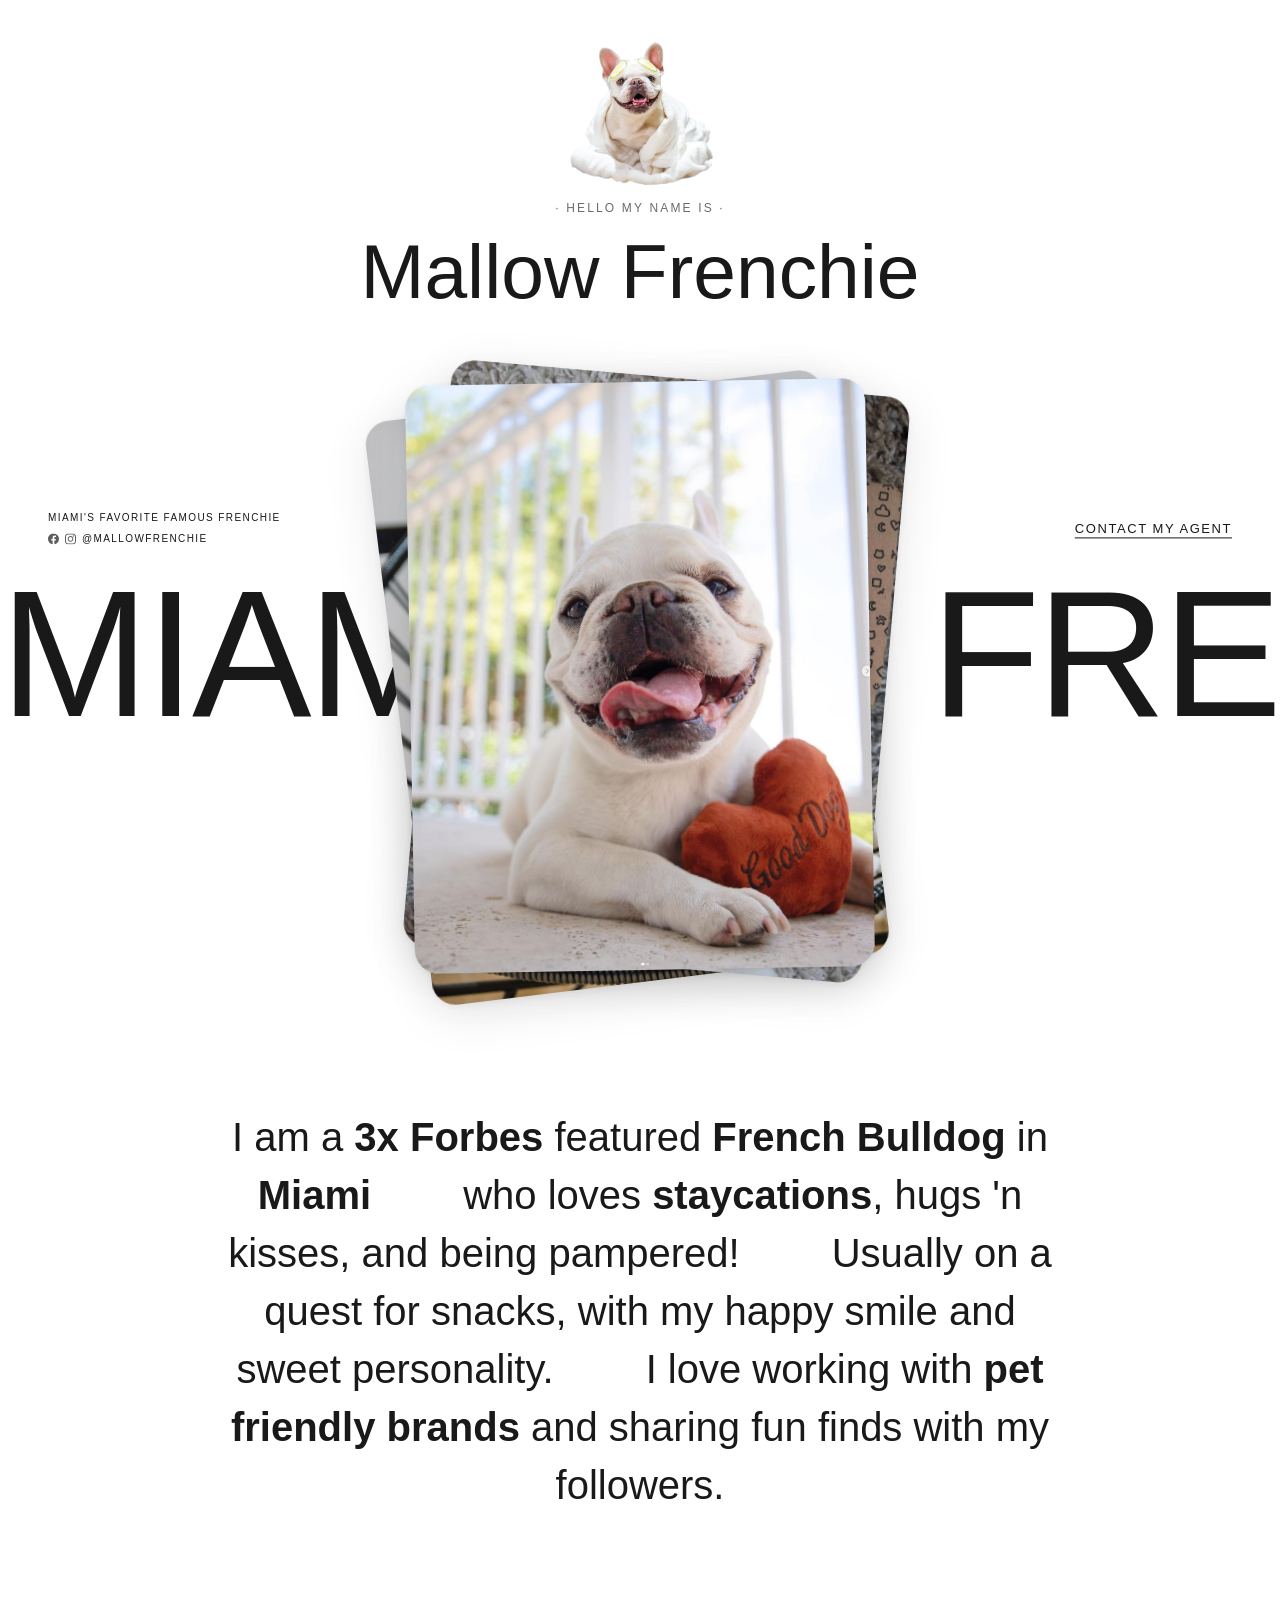
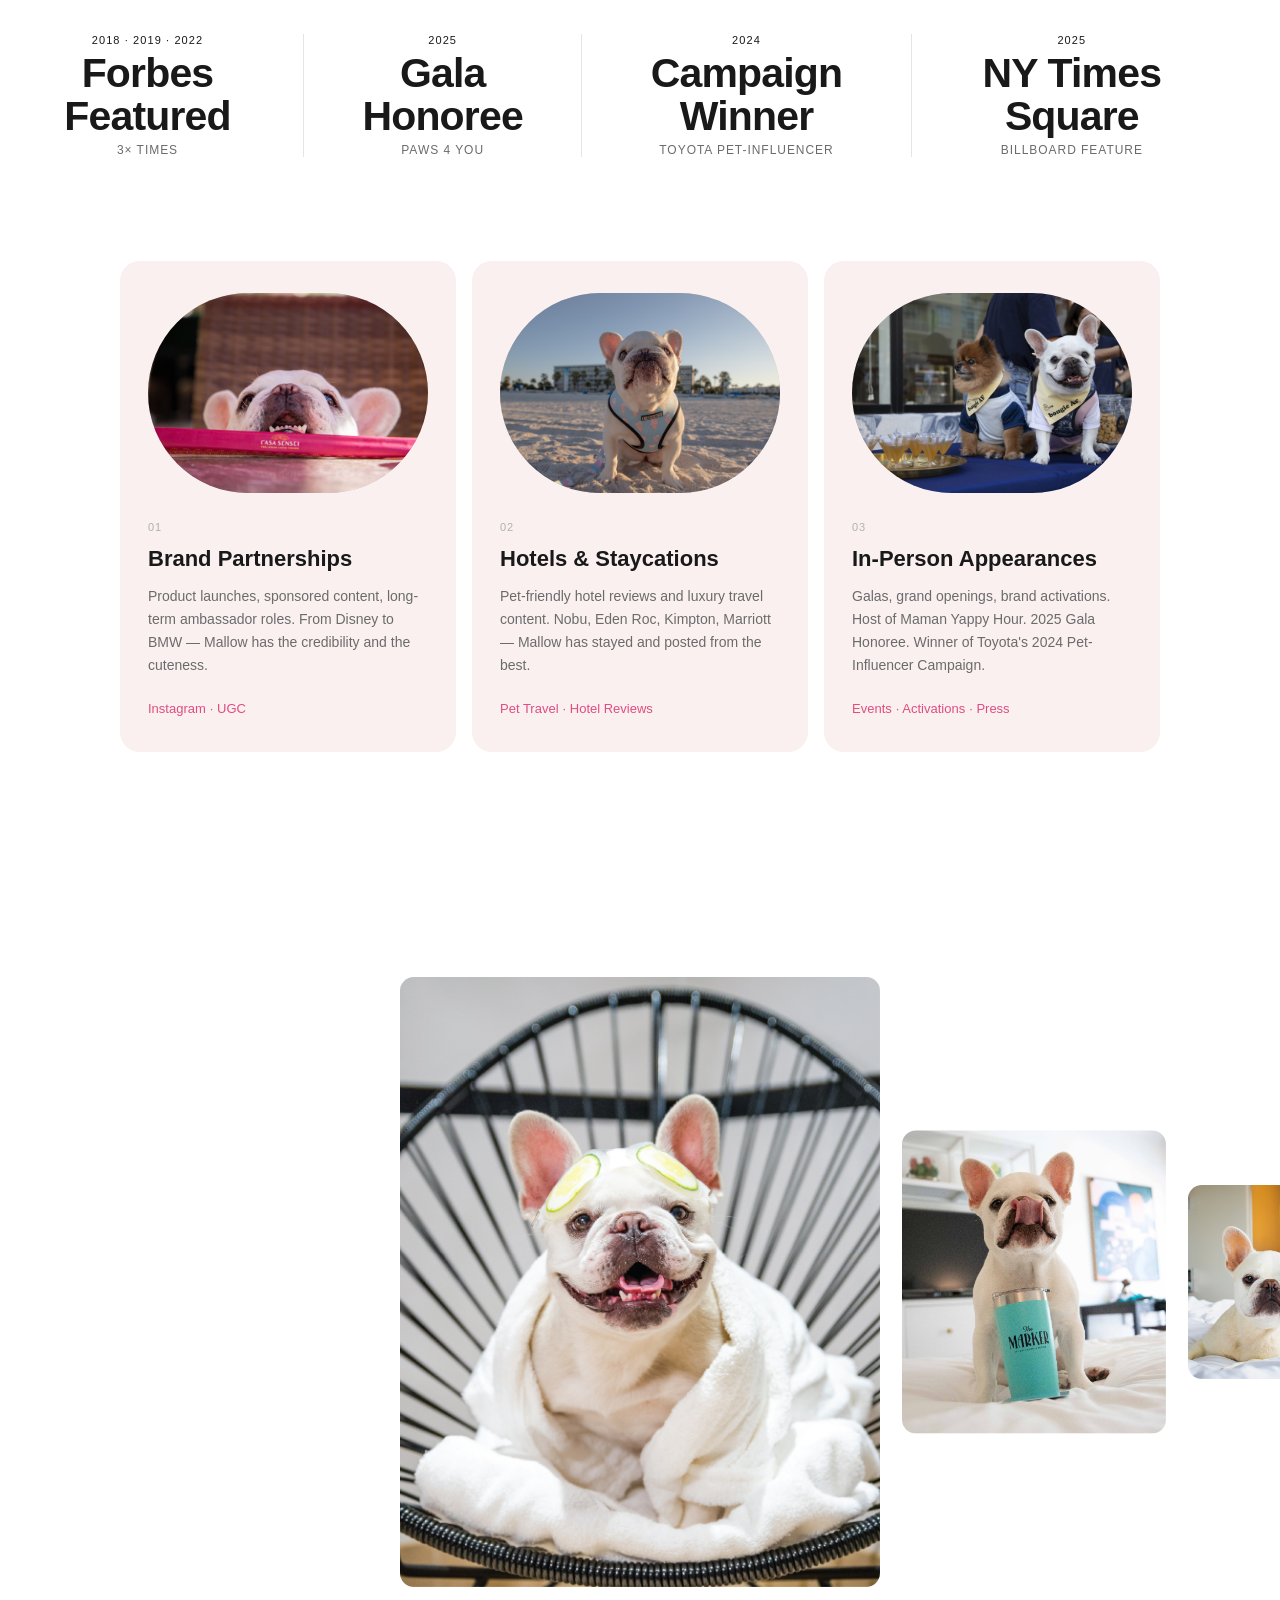
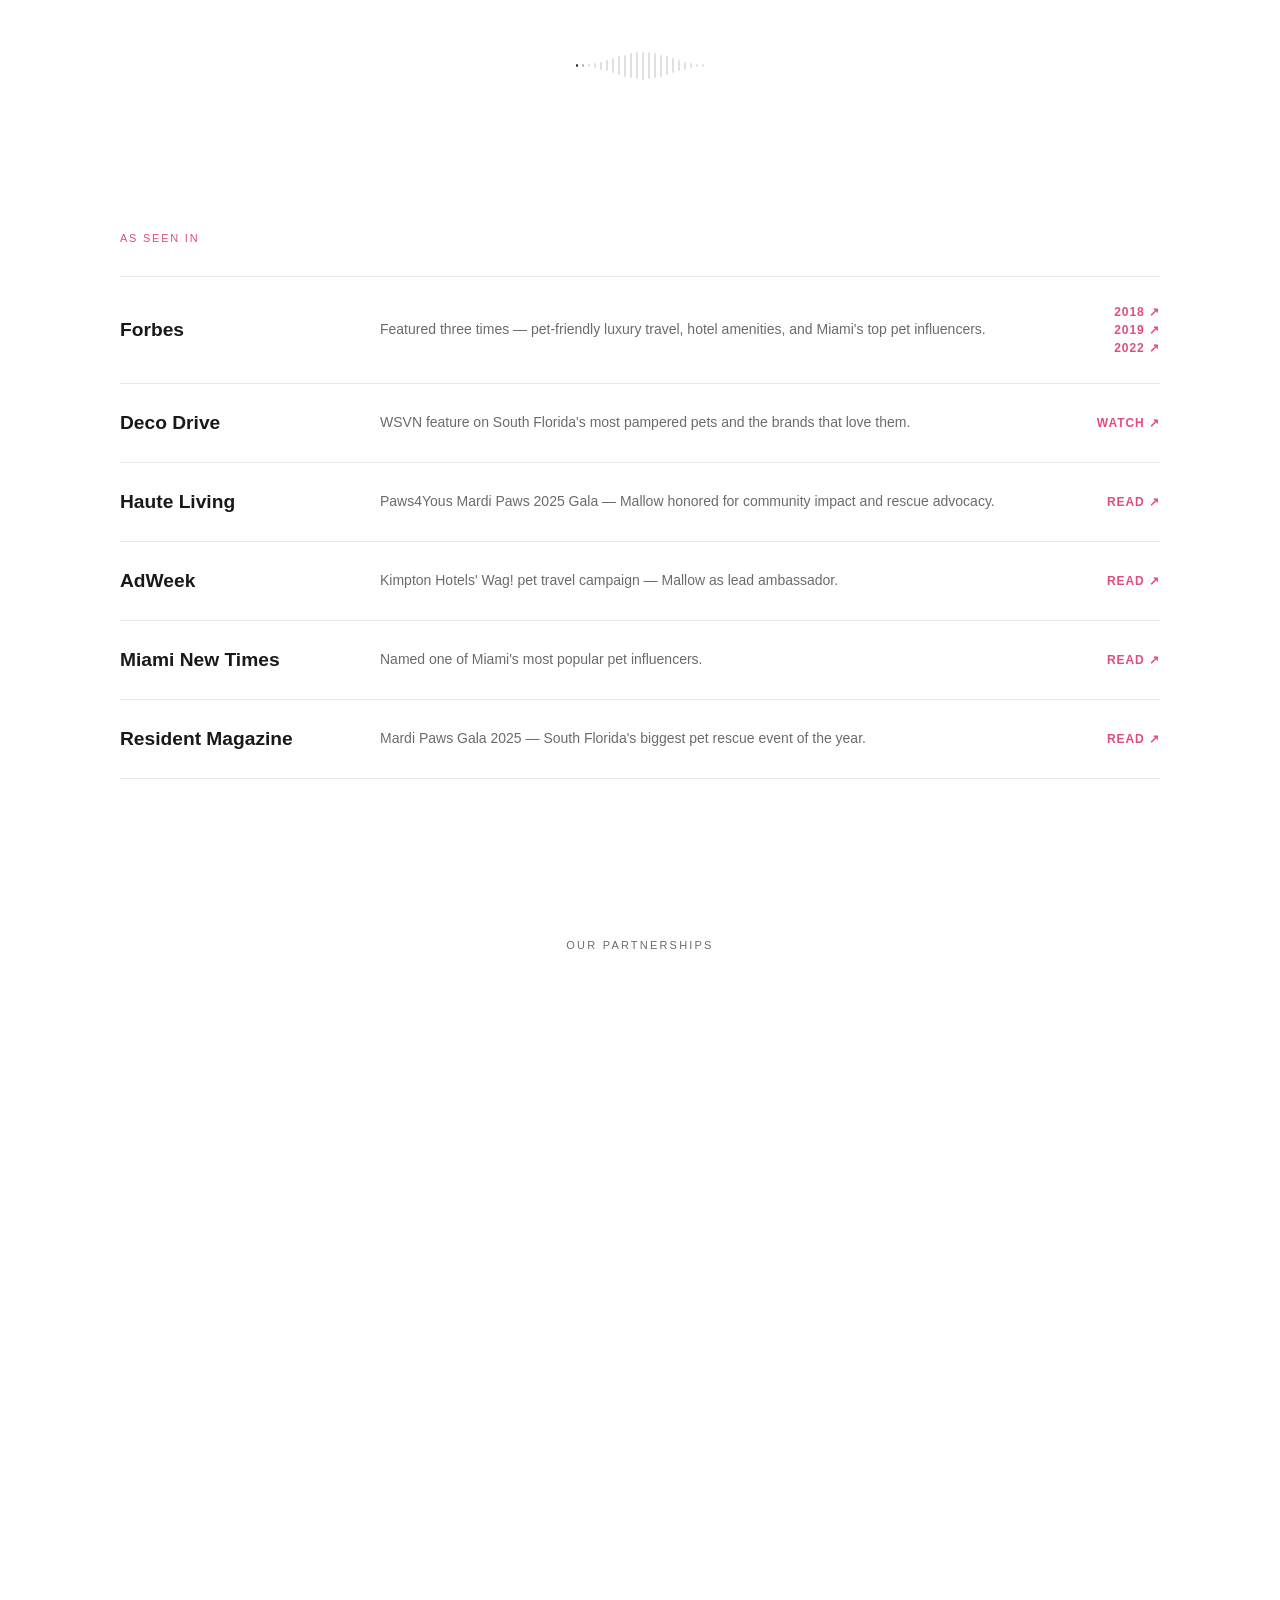
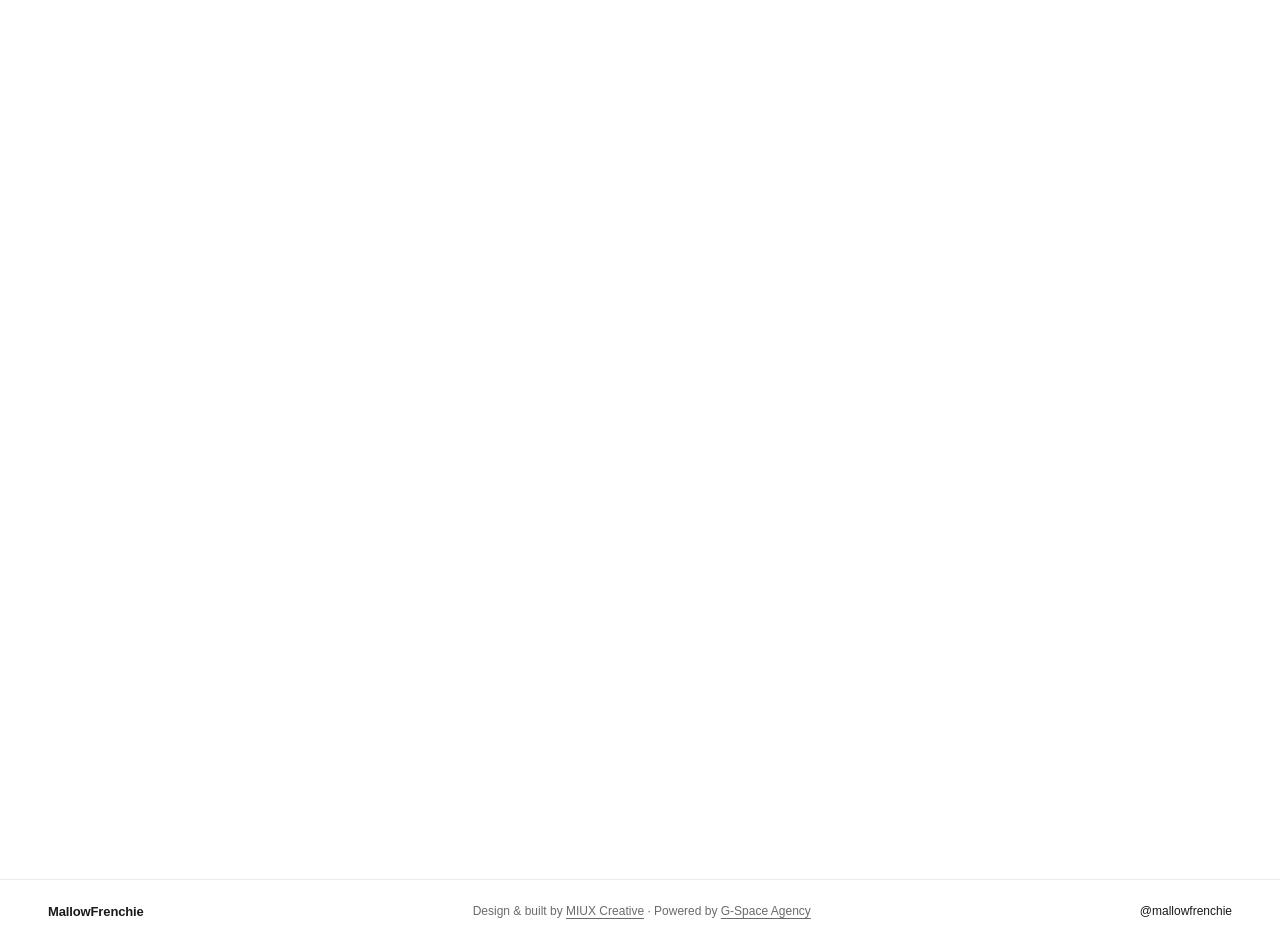
==== commit eb6e0646: "Use Yappy Hour photo (webp) for In-Person Appearances card Co-Authored-By: Claude Sonnet 5 <noreply@" ====
--- a/index.html
+++ b/index.html
@@ -957,19 +957,18 @@
     .hero          { height: auto; min-height: 100svh; }
     .hero-cards    { width: min(320px, 82vw); height: min(60vh, 480px); }
     .card          { width: calc(min(320px, 82vw) - 40px); height: calc(min(60vh, 480px) - 40px); top: 20px; left: 20px; }
-    .hero-corner-left { top: -44px; }
+    .hero-corner-left { display: none; }
   }
 
   /* ── MOBILE: step 1 — global padding ─────────────── */
   @media (max-width: 768px) {
     .hero-nav        { padding: 20px 24px; }
     .hero-center     { padding: 24px 24px 0; }
-    .hero-corner-left{ left: 24px; right: 24px; }
     .about           { padding: 120px 24px 60px; }
     .services        { padding: 24px 24px 60px; }
     .press           { padding: 64px 24px 60px; }
     .partnerships    { padding: 60px 24px 80px; }
-    footer           { padding: 20px 24px; }
+    footer           { padding: 20px 24px; flex-direction: column; gap: 8px; text-align: center; }
   }
 </style>
 </head>
@@ -1090,7 +1089,7 @@
       </div>
     </div>
     <div class="svc-card">
-      <div class="svc-pill-img"><img src="images/marker001_13-copy-3-p-1080.jpg" alt="" style="position:absolute;inset:0;width:100%;height:100%;object-fit:cover;"></div>
+      <div class="svc-pill-img"><img src="images/yappy-hour-3-22-59.webp" alt="" style="position:absolute;inset:0;width:100%;height:100%;object-fit:cover;"></div>
       <span class="svc-num">03</span>
       <p class="svc-title">In-Person Appearances</p>
       <p class="svc-desc">Galas, grand openings, brand activations. Host of Maman Yappy Hour. 2025 Gala Honoree. Winner of Toyota's 2024 Pet-Influencer Campaign.</p>
